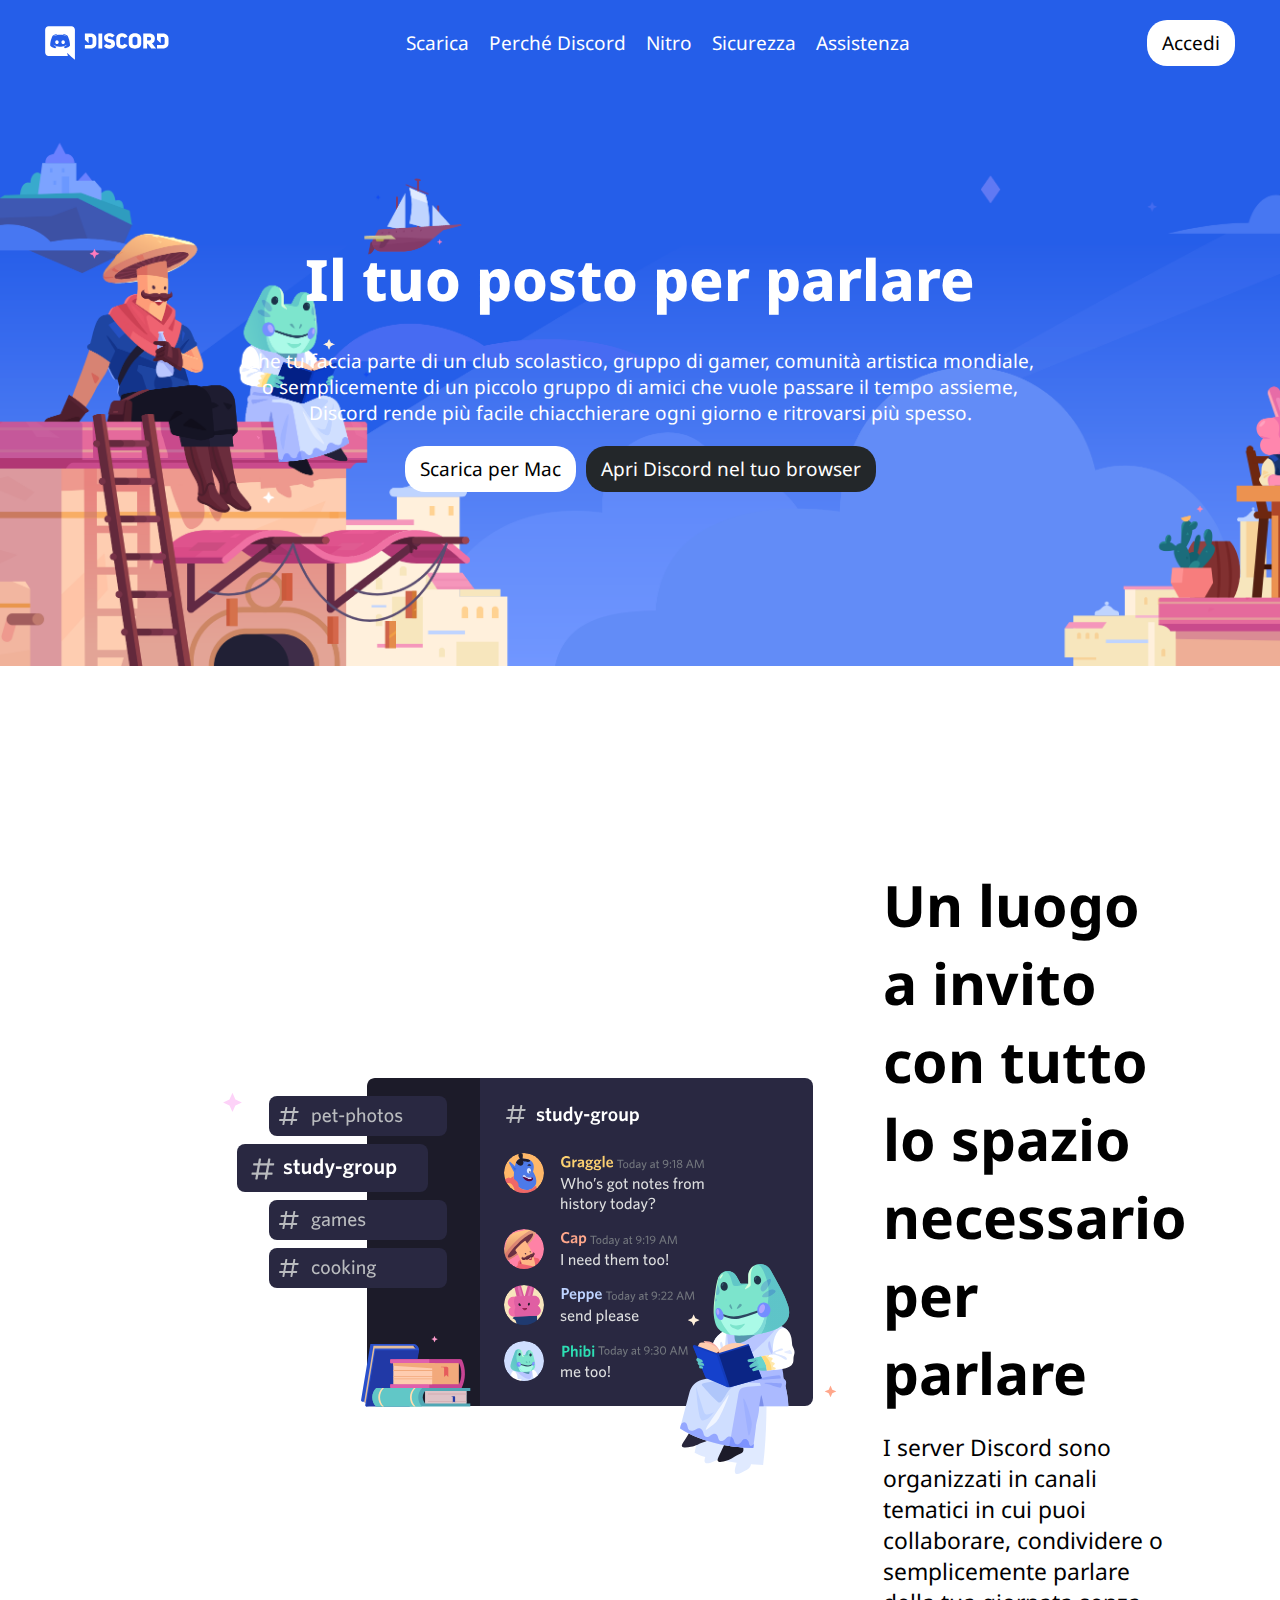
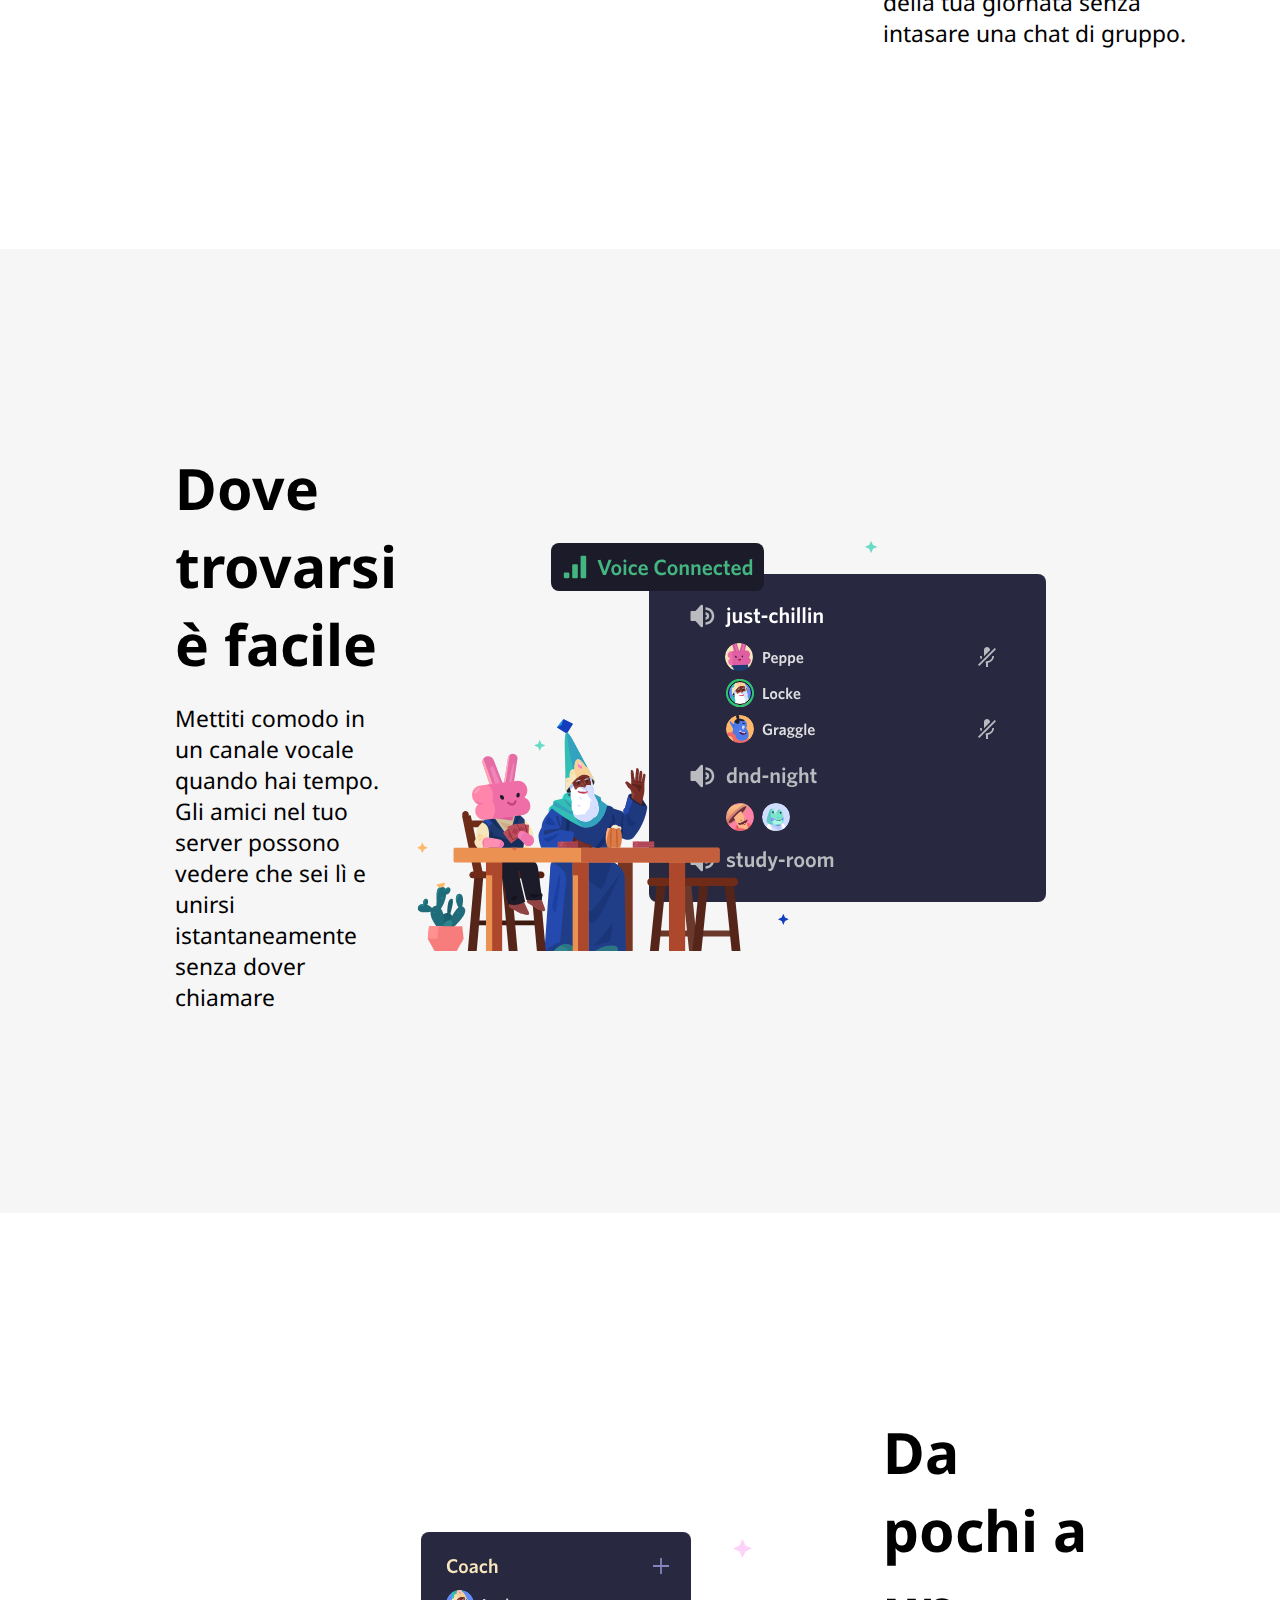
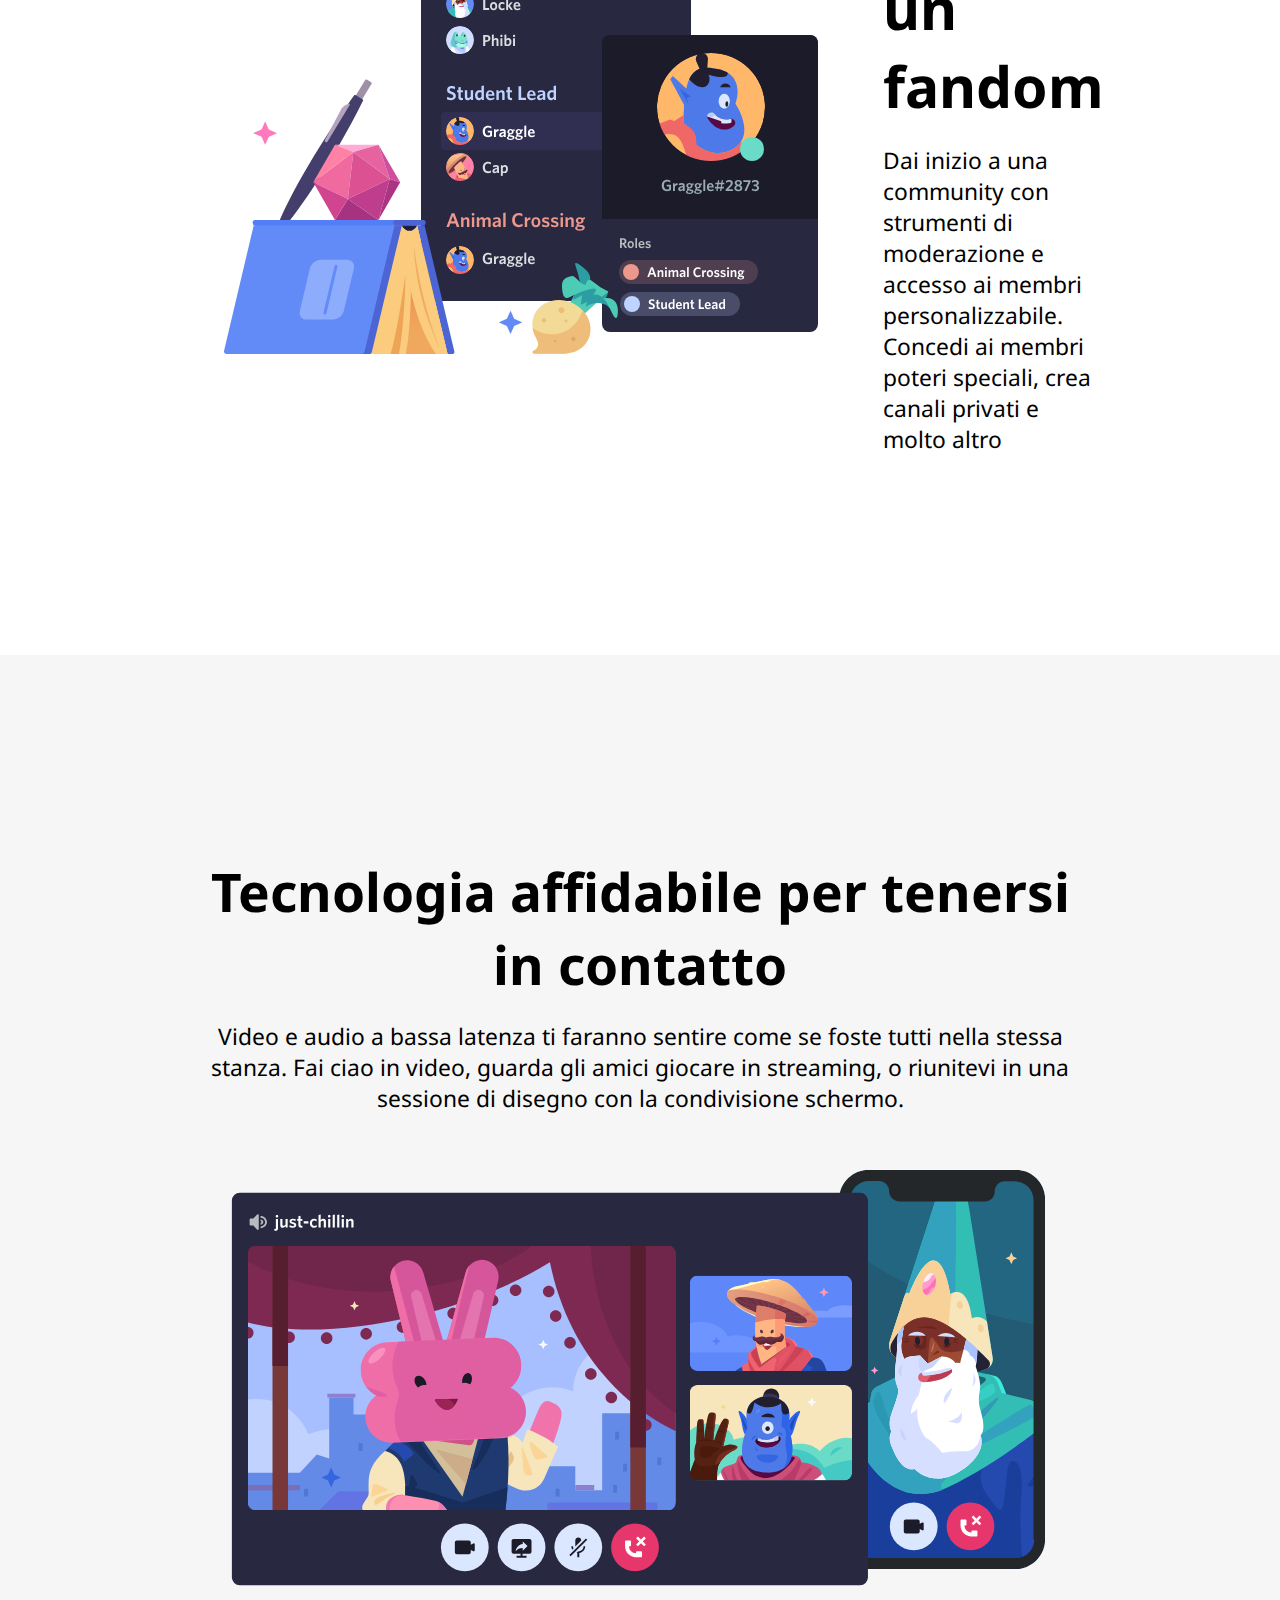
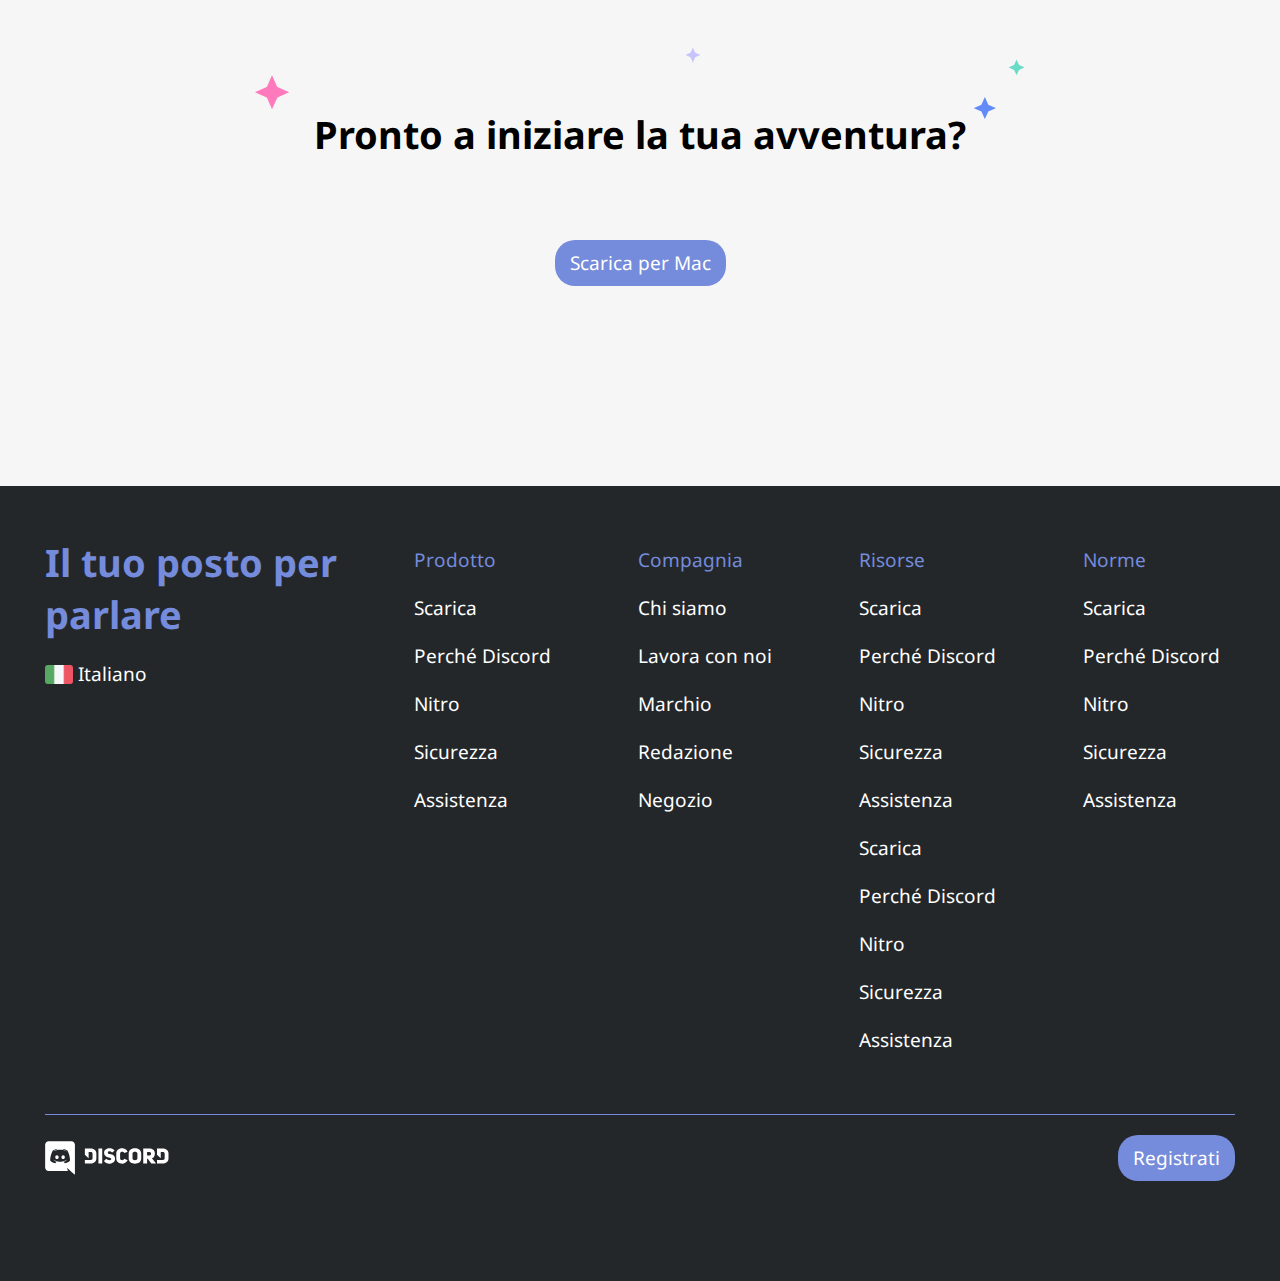
==== index.html @ 4e950aef "completed last main section" ====
<!DOCTYPE html>
<html lang="en">
<head>
    <meta charset="UTF-8">
    <meta name="viewport" content="width=device-width, initial-scale=1.0">
    <link rel="preconnect" href="https://fonts.googleapis.com">
    <link rel="preconnect" href="https://fonts.gstatic.com" crossorigin>
    <link rel="stylesheet" href="https://cdnjs.cloudflare.com/ajax/libs/font-awesome/6.4.2/css/all.min.css" integrity="sha512-z3gLpd7yknf1YoNbCzqRKc4qyor8gaKU1qmn+CShxbuBusANI9QpRohGBreCFkKxLhei6S9CQXFEbbKuqLg0DA==" crossorigin="anonymous" referrerpolicy="no-referrer" />
    <link href="https://fonts.googleapis.com/css2?family=Noto+Sans:wght@400;500;600;700;800;900&display=swap" rel="stylesheet">
    <link rel="stylesheet" href="css/style.css">
    <title>Discord</title>
</head>

<body>
    <header>
        <nav class="container d-flex" id="nav">
            <img src="img/logo.svg" alt="Logo Discord">
            <ul class="d-flex">
                <li><a href="">Scarica</a></li>
                <li><a href="">Perché Discord</a></li>
                <li><a href="">Nitro</a></li>
                <li><a href="">Sicurezza</a></li>
                <li><a href="">Assistenza</a></li>
            </ul>
            <a href="" class="button">Accedi</a>
        </nav>

        <div id="hero">
            <div class="container d-flex f-center">
                <h1>
                    Il tuo posto per parlare
                </h1>
                <p>
                    Che tu faccia parte di un club scolastico, gruppo di gamer, comunità artistica mondiale, o semplicemente di un piccolo gruppo di amici che vuole passare il tempo assieme, Discord rende più facile chiacchierare ogni giorno e ritrovarsi più spesso.
                </p>
                <a href="" class="button"><i class="fa-solid fa-arrow-down"></i> Scarica per Mac</a>
                <a href="" class="button black-btn">Apri Discord nel tuo browser</a>

            </div>
        </div>
    </header>

    <main>
        <section>
            <div class="container d-flex">
                <img src="img/item1.svg" alt="Discord screen 1">
                <div>
                    <h2>
                        Un luogo a invito con tutto lo spazio necessario per parlare
                    </h2>
                    <p>
                        I server Discord sono organizzati in canali tematici in cui puoi collaborare, condividere o semplicemente parlare della tua giornata senza intasare una chat di gruppo. 
                    </p>
                </div>
            </div>
        </section>

        <section class="even">
            <div class="container d-flex f-reverse">
                <img src="img/item2.svg" alt="Discord screen 2">
                <div>
                    <h2>
                        Dove trovarsi è facile
                    </h2>
                    <p>
                        Mettiti comodo in un canale vocale quando hai tempo. Gli amici nel tuo server possono vedere che sei lì e unirsi istantaneamente senza dover chiamare
                    </p>
                </div>
            </div>
        </section>

        <section>
            <div class="container d-flex">
                <img src="img/item3.svg" alt="Discord screen 3">
                <div>
                    <h2>
                        Da pochi a un fandom
                    </h2>
                    <p>
                        Dai inizio a una community con strumenti di moderazione e accesso ai membri personalizzabile. Concedi ai membri poteri speciali, crea canali privati e molto altro
                    </p>
                </div>
            </div>
        </section>

        <section class="even last-section">
            <div class="container">
                <h2>
                    Tecnologia affidabile per tenersi in contatto
                </h2>
                <p>
                    Video e audio a bassa latenza ti faranno sentire come se foste tutti nella stessa stanza. Fai ciao in video, guarda gli amici giocare in streaming, o riunitevi in una sessione di disegno con la condivisione schermo.
                </p>
                <img src="img/item4-big.svg" alt="Discord screen 4">           
                <h3 class="stars-title">
                    Pronto a iniziare la tua avventura?
                </h3>
                <br>
                <a href="" class="button accessory-btn"><i class="fa-solid fa-arrow-down"></i> Scarica per Mac</a>
            </div>
        </section>
    </main>

    <footer>
        <div class="container">
            <div class="d-flex foot-top">
                <div>
                    <h3 class="accessory-color">Il tuo posto per parlare</h3>
                    <img src="img/ita.png" alt="Bandiera italiana" class="language">
                    <span class="language">Italiano <i class="fa-solid fa-chevron-down"></i></span>
                    <aside><a href=""><i class="fa-brands fa-twitter"></i> <i class="fa-brands fa-instagram"></i> <i class="fa-brands fa-square-facebook"></i> <i class="fa-brands fa-youtube"></i></a></aside>
                </div>
                <ul>
                    <li><a class="accessory-color" href="">Prodotto</a></li>
                    <li><a href="">Scarica</a></li>
                    <li><a href="">Perché Discord</a></li>
                    <li><a href="">Nitro</a></li>
                    <li><a href="">Sicurezza</a></li>
                    <li><a href="">Assistenza</a></li>
                </ul>
                <ul>
                    <li><a class="accessory-color" href="">Compagnia</a></li>
                    <li><a href="">Chi siamo</a></li>
                    <li><a href="">Lavora con noi</a></li>
                    <li><a href="">Marchio</a></li>
                    <li><a href="">Redazione</a></li>
                    <li><a href="">Negozio</a></li>
                </ul>
                <ul>
                    <li><a class="accessory-color" href="">Risorse</a></li>
                    <li><a href="">Scarica</a></li>
                    <li><a href="">Perché Discord</a></li>
                    <li><a href="">Nitro</a></li>
                    <li><a href="">Sicurezza</a></li>
                    <li><a href="">Assistenza</a></li>
                    <li><a href="">Scarica</a></li>
                    <li><a href="">Perché Discord</a></li>
                    <li><a href="">Nitro</a></li>
                    <li><a href="">Sicurezza</a></li>
                    <li><a href="">Assistenza</a></li>
                </ul>
                <ul>
                    <li><a class="accessory-color" href="">Norme</a></li>
                    <li><a href="">Scarica</a></li>
                    <li><a href="">Perché Discord</a></li>
                    <li><a href="">Nitro</a></li>
                    <li><a href="">Sicurezza</a></li>
                    <li><a href="">Assistenza</a></li>
                </ul>
            </div>

            <div class="d-flex foot-bot">
                <img src="img/logo.svg" alt="Logo Discord">
                <a href="" class="button accessory-btn">Registrati</a>
            </div>
        </div>
    </footer>
</body>

</html>
---- css/style.css ----
/* general */

:root {
    --color-primary: #23272a;
    --color-secondary: #ffffff;
    --color-section-bg: #f6f6f6;
    --color-header-bg: #255ee9;
    --color-accesory: #758bdb;
}

*{
    margin: 0;
    padding: 0;
    box-sizing: border-box;
}

body{
    background-color: var(--color-secondary);
    font-family: 'Noto Sans', sans-serif;
    font-size: 19px;
}

.container{
    max-width: 1200px;
    margin: 0 auto;
    padding: 0 5px;
}

ul{
    list-style: none;
}

a{
    color: #ffffff;
    text-decoration: none;
    display: block;
    padding: 6px 10px;
}

.button{
    background-color: #ffffff;
    color: #000000;
    border-radius: 20px;
    padding: 10px 15px;
}

.accessory-color{
    color: var(--color-accesory);
}

/* flex utility */

.d-flex{
    display: flex;
    flex-flow: row wrap;
    justify-content: space-between;
    align-items: center;
    align-content: center;
}

.f-center{
    justify-content: center;  

}

.f-reverse{
    flex-direction: row-reverse;  

}

/* header */

header{
    background-color: var(--color-header-bg);
    color: #ffffff;
    text-align: center;
}

#nav{
    padding-top: 20px;
}

#hero{
    background-image: url("../img/jumbo.png");
    background-size: cover;
    background-repeat: no-repeat;
}

#hero .container{
    min-height: 600px;
    max-width: 800px;
}

h1{
    font-weight: 800;
    font-size: 3em;
    margin-bottom: 30px;
}

p + a{
    margin-top: 20px;
}

.black-btn{
    margin-top: 20px;
    margin-left: 10px;
    background-color: var(--color-primary);
    color: #ffffff;
}

/* main */

.even{
    background-color: var(--color-section-bg);
}

main section{
    padding: 200px;
}

main section .d-flex{
    flex-wrap: nowrap;
}

main section div h2{
    margin-bottom: 20px;
    font-size: 3em;
}

main section div p{
    font-size: 1.2em;
}

.last-section{
    text-align: center;
}

.last-section h2{
    font-size: 2.8em;
}

.last-section img{
    width: 100%;
}

.stars-title{
    padding: 60px;
    display: inline-block;
    background-image: url("../img/stars.svg");
    background-repeat: no-repeat;
    background-size: contain;
}

/* footer */

footer{
    background-color: var(--color-primary);
    color: #ffffff;
}

footer > div > div:first-child{
    border-bottom: 1px solid var(--color-accesory);
}

.foot-top{
    align-items: flex-start;
    padding: 50px 0 ;
}

.foot-top div{
    width: 25%;
}

h3{
    font-size: 2em;
    margin-bottom: 20px;
}

.language{
    height: 1em;
    vertical-align: middle;
}

aside i{
    margin: 20px 25px 0 0;
    font-size: 1.4em;
}

.foot-top ul li{
    padding: 5px;
}

.foot-bot{
    padding-top: 20px;
    padding-bottom: 100px;
}

.accessory-btn{
    background-color: var(--color-accesory);
    color: #ffffff;
    display: inline-block;
}
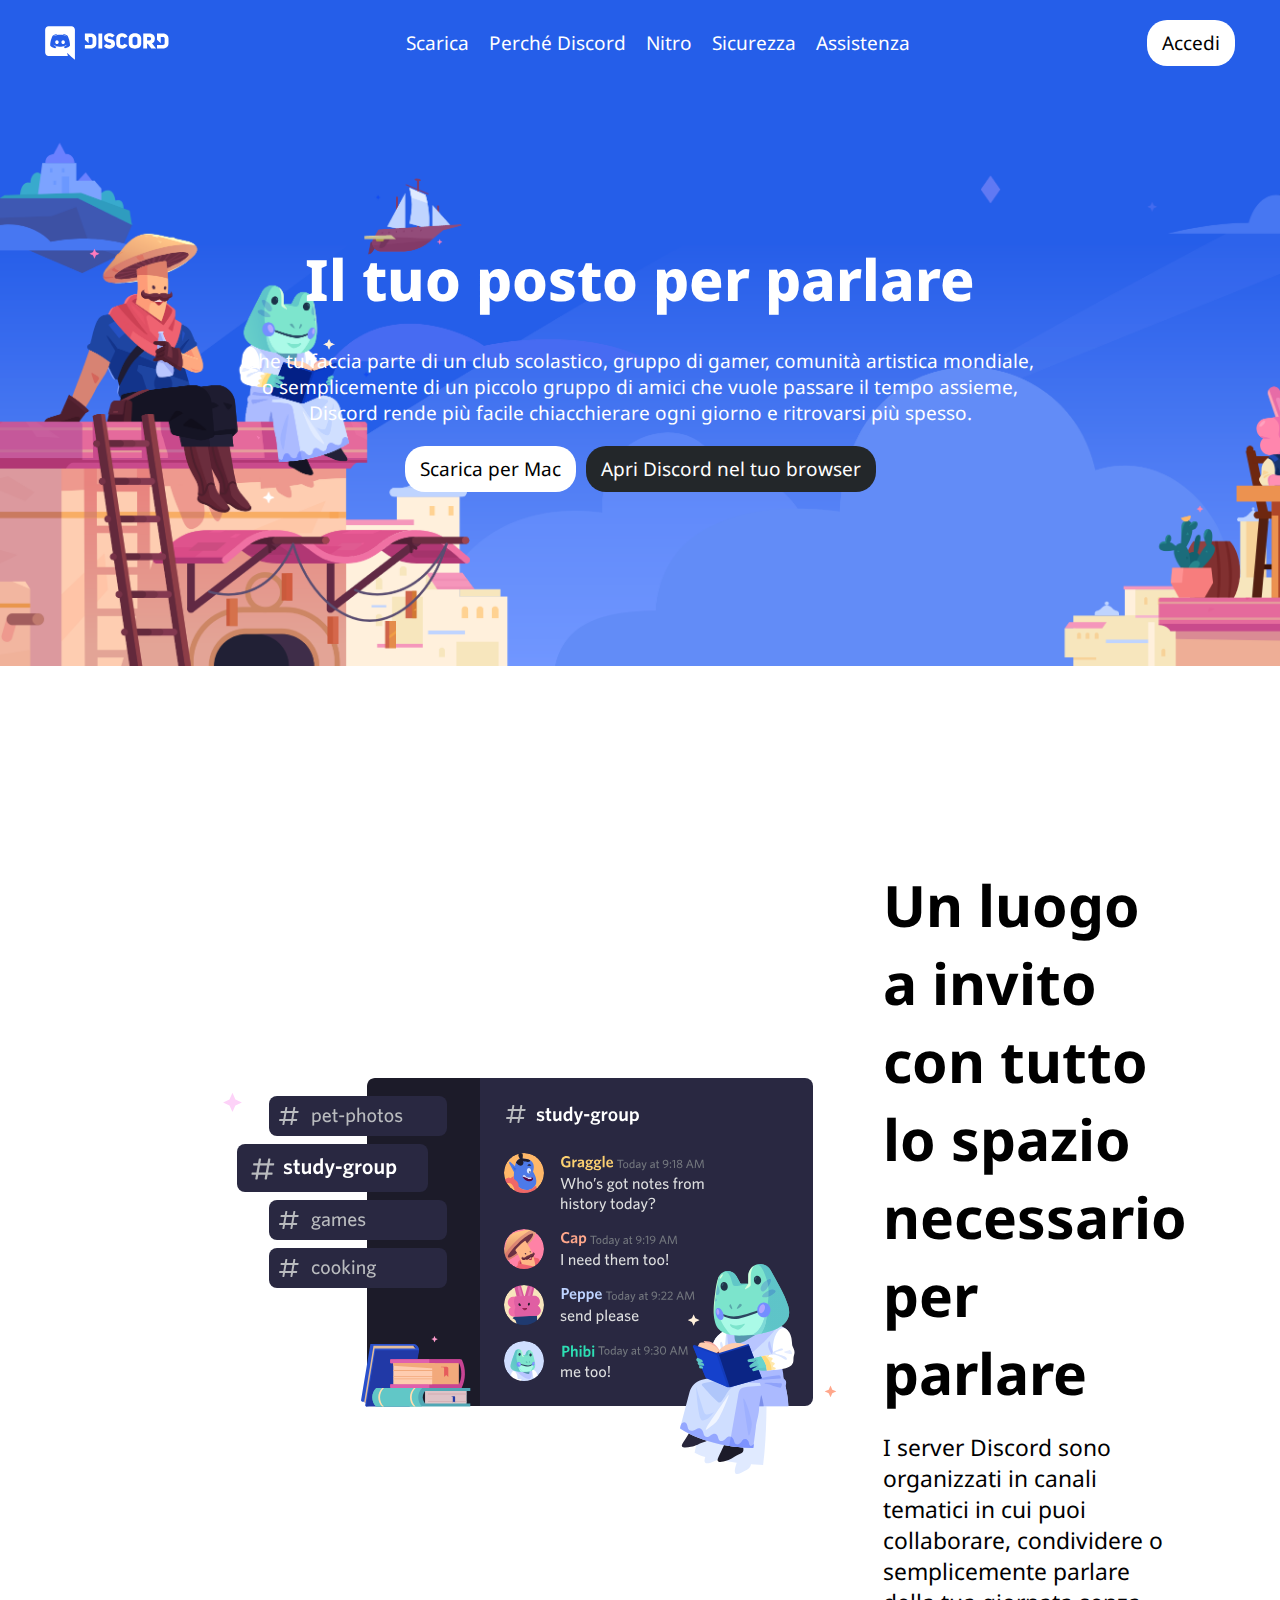
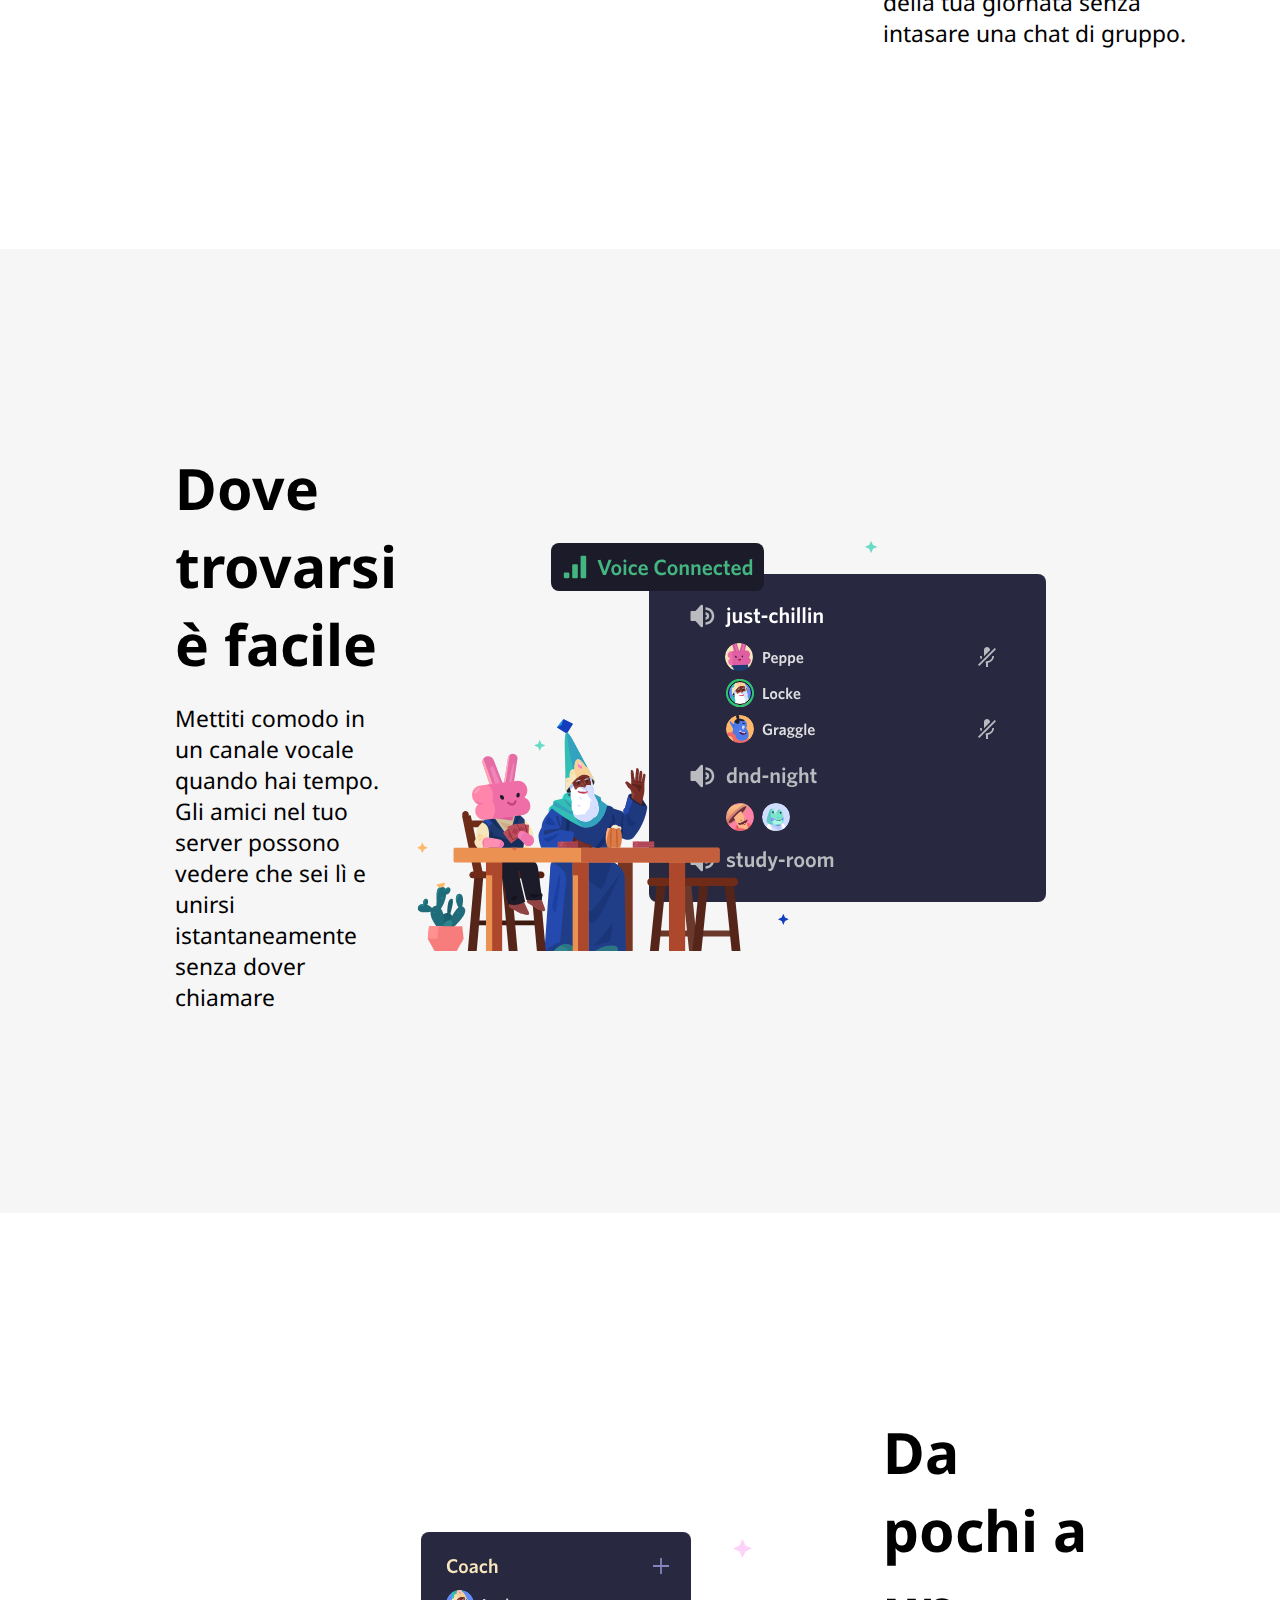
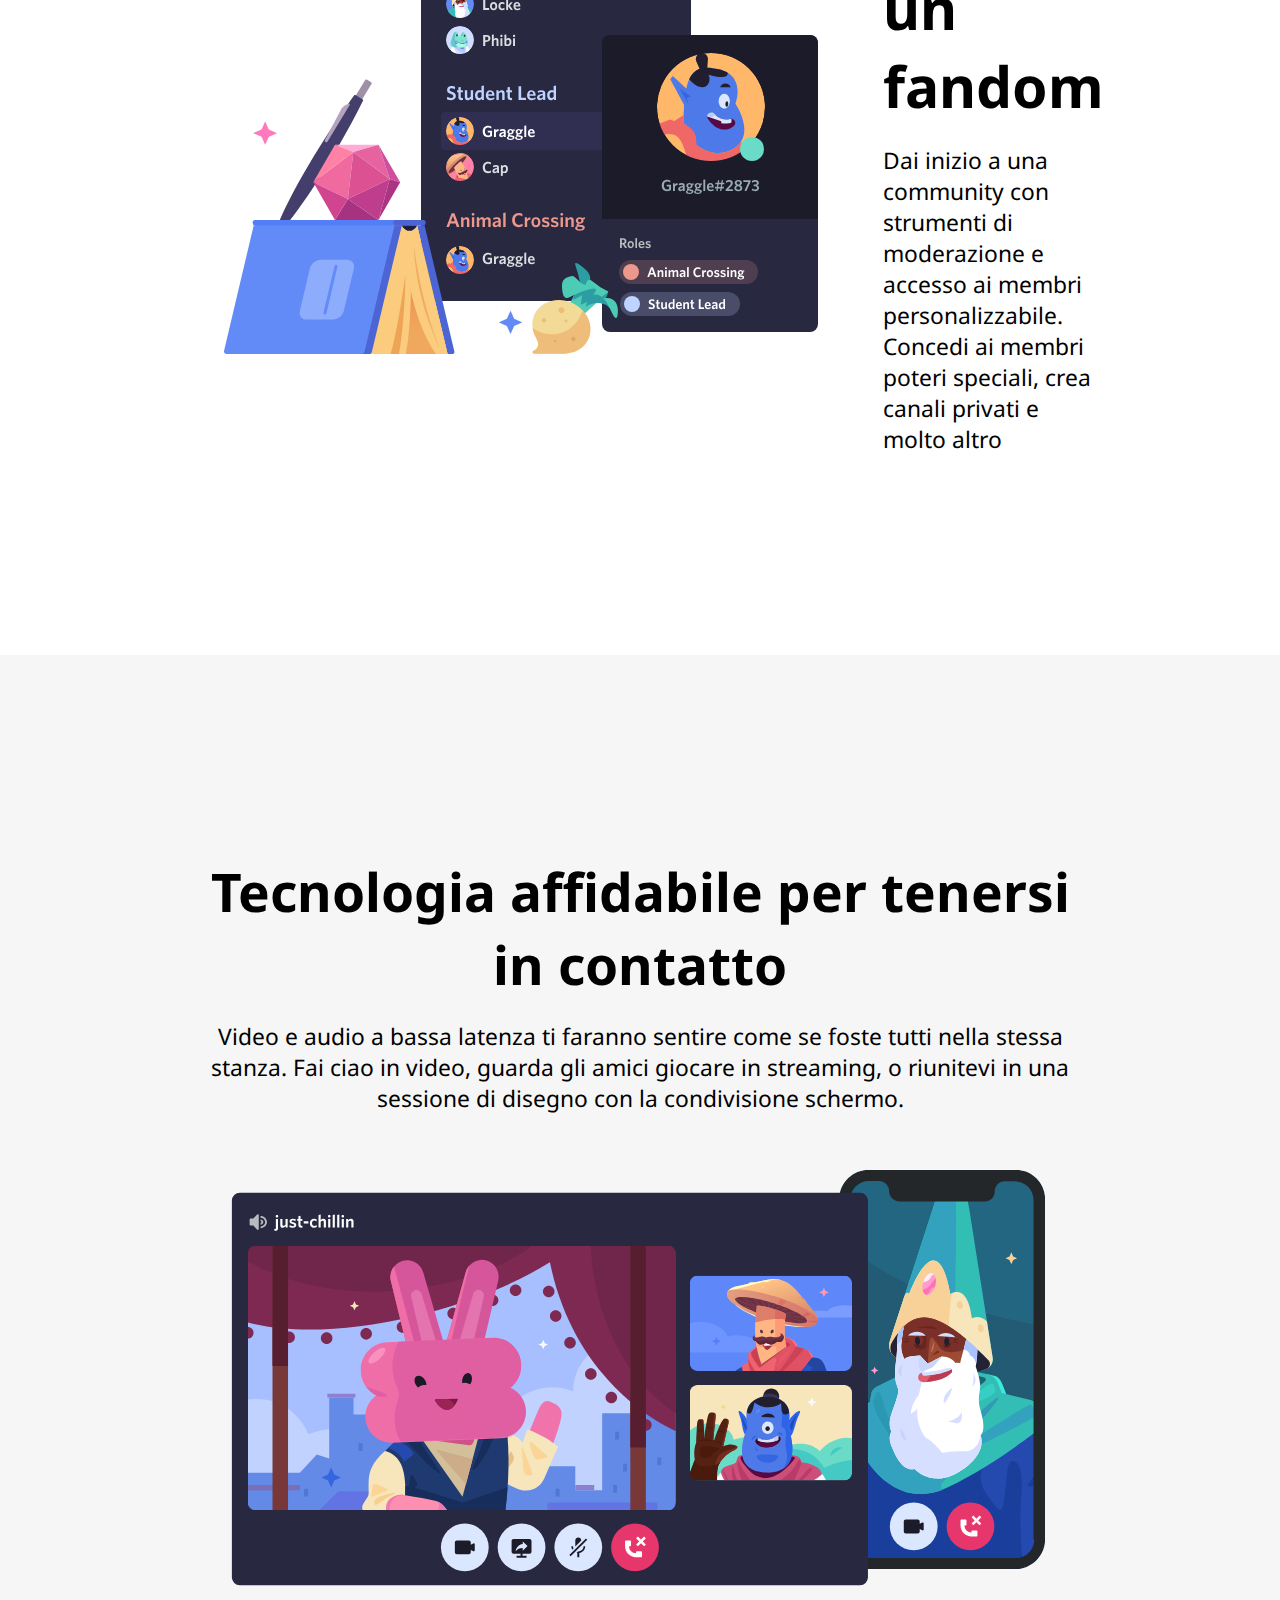
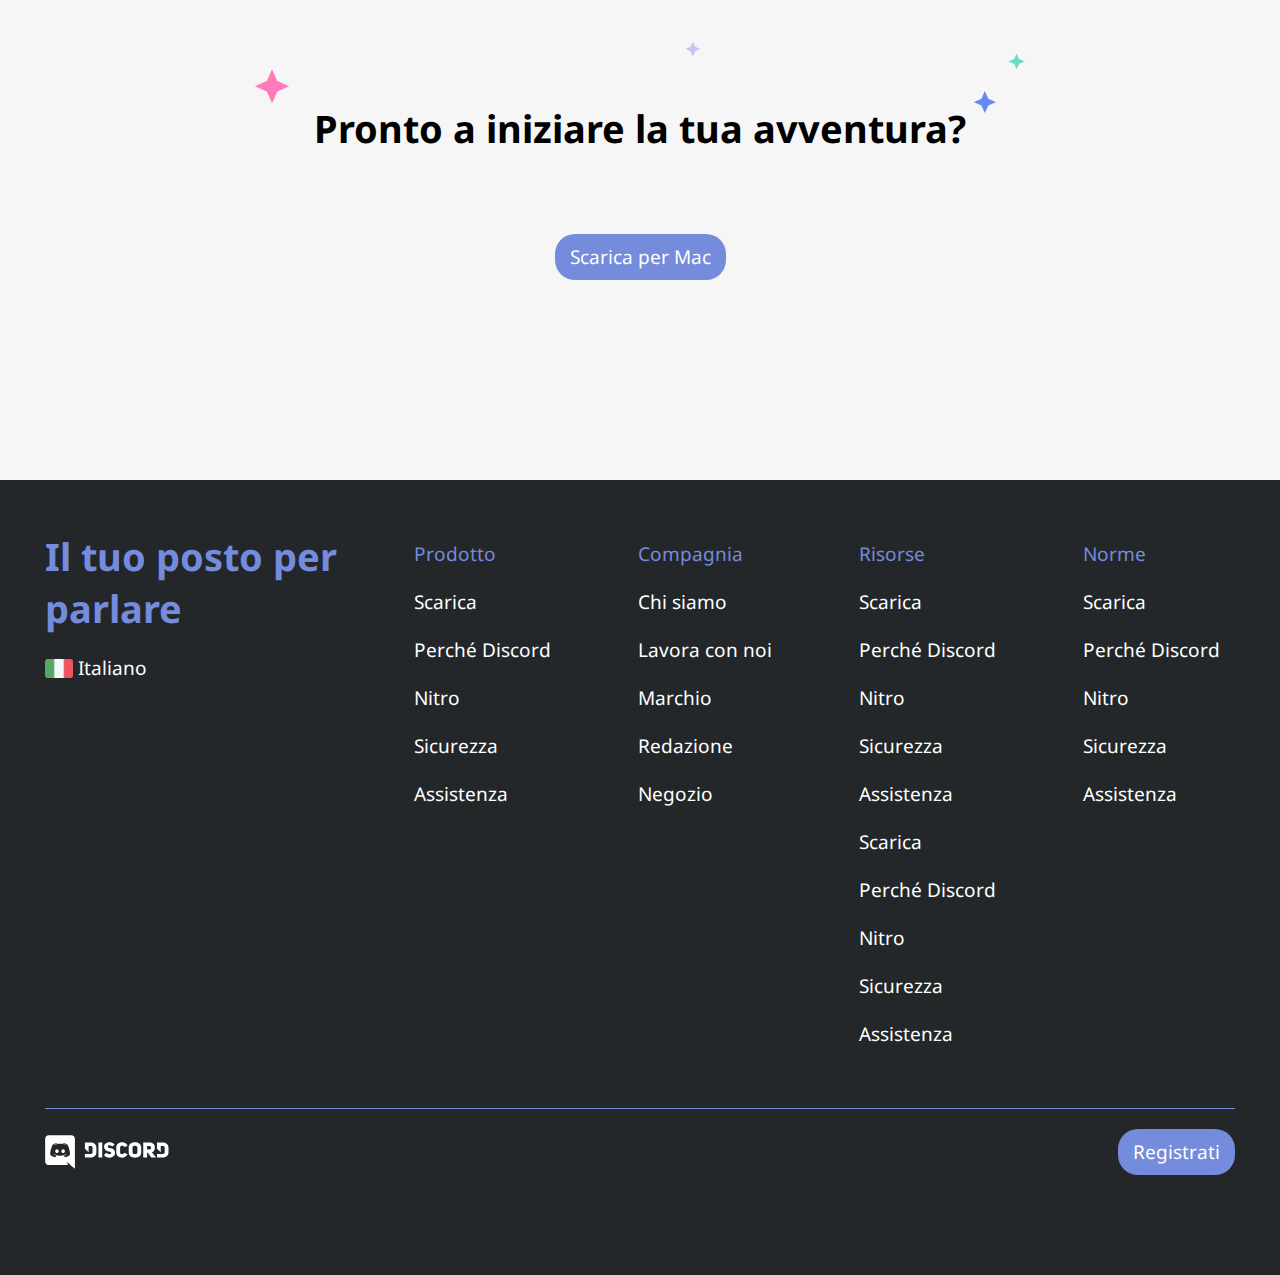
==== commit e814fea3: "some adjustment" ====
--- a/index.html
+++ b/index.html
@@ -54,7 +54,7 @@
                 </div>
             </div>
         </section>
-
+        
         <section class="even">
             <div class="container d-flex f-reverse">
                 <img src="img/item2.svg" alt="Discord screen 2">
@@ -84,7 +84,7 @@
         </section>
 
         <section class="even last-section">
-            <div class="container">
+            <div class="container d-flex">
                 <h2>
                     Tecnologia affidabile per tenersi in contatto
                 </h2>
@@ -95,7 +95,6 @@
                 <h3 class="stars-title">
                     Pronto a iniziare la tua avventura?
                 </h3>
-                <br>
                 <a href="" class="button accessory-btn"><i class="fa-solid fa-arrow-down"></i> Scarica per Mac</a>
             </div>
         </section>
--- a/css/style.css
+++ b/css/style.css
@@ -151,6 +151,10 @@
     background-size: contain;
 }
 
+.last-section .container{
+    flex-flow: column;
+}
+
 /* footer */
 
 footer{
@@ -198,5 +202,4 @@
 .accessory-btn{
     background-color: var(--color-accesory);
     color: #ffffff;
-    display: inline-block;
-}
+}
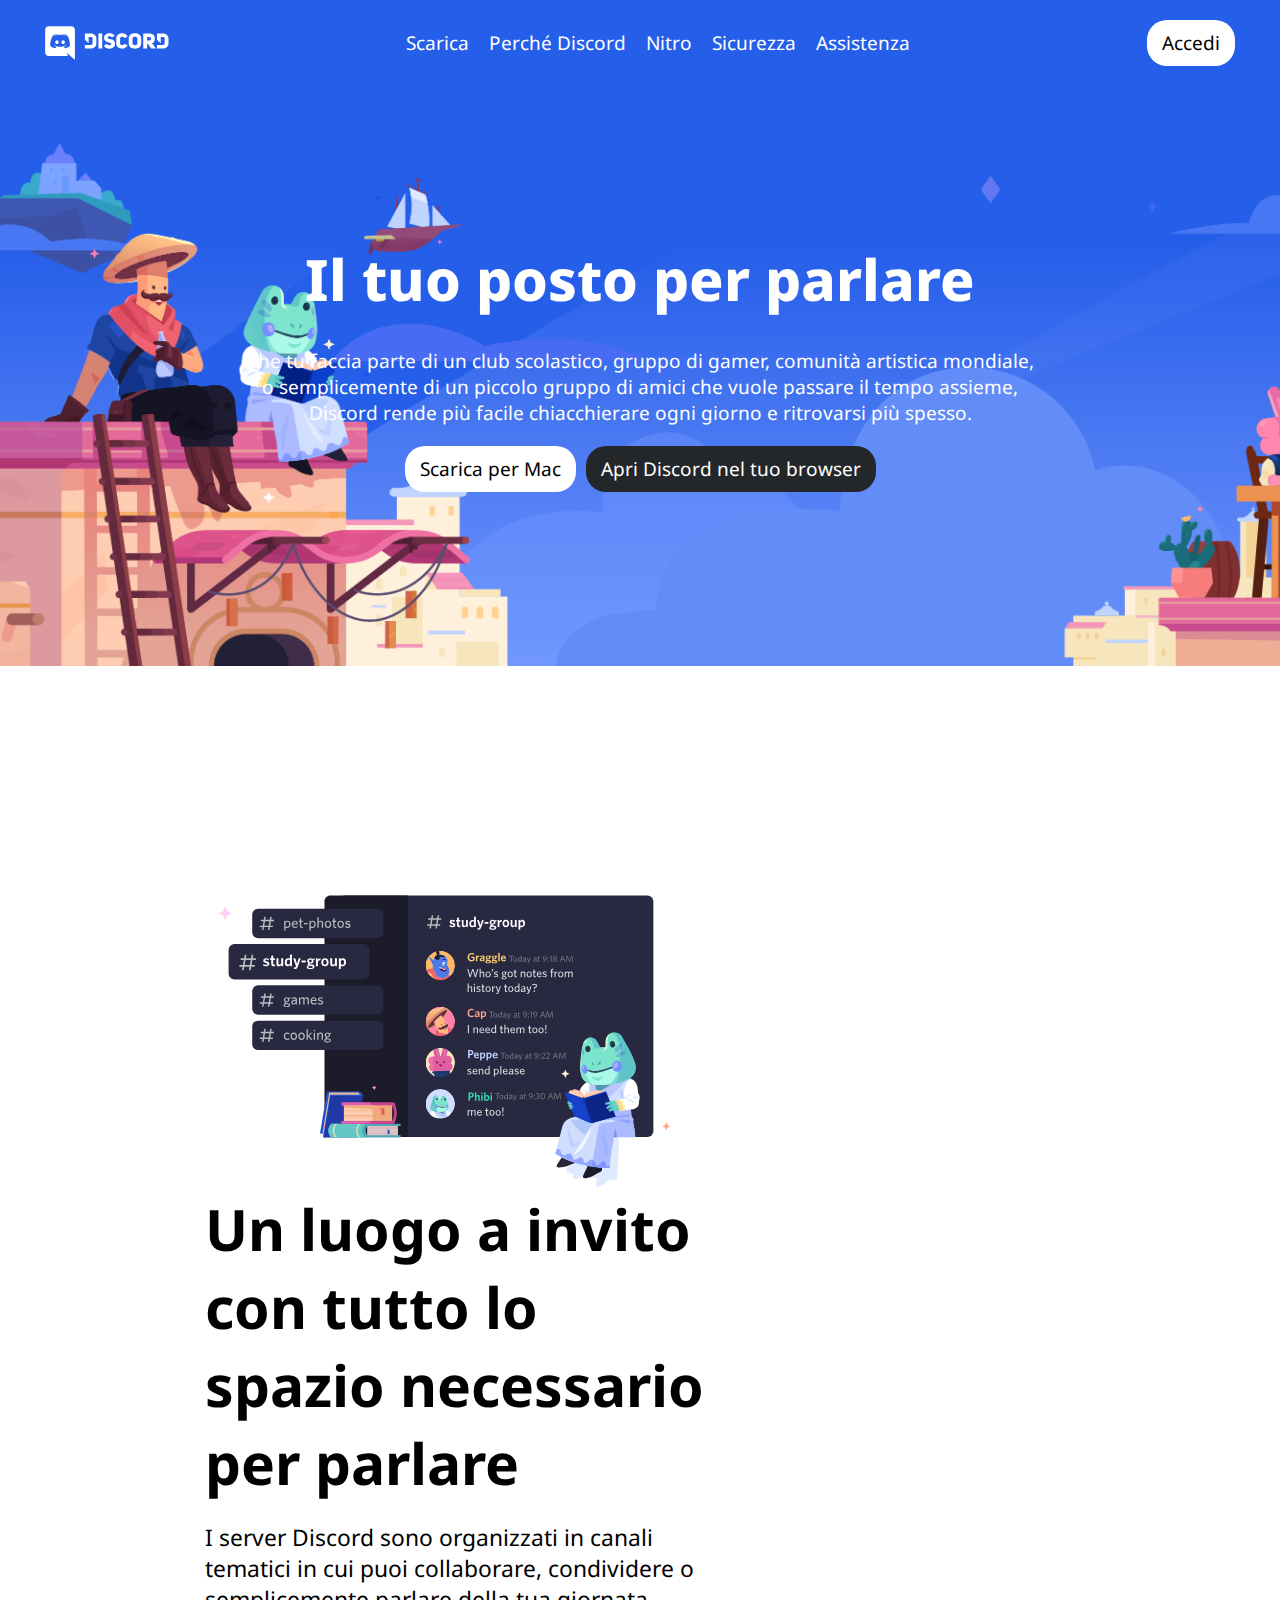
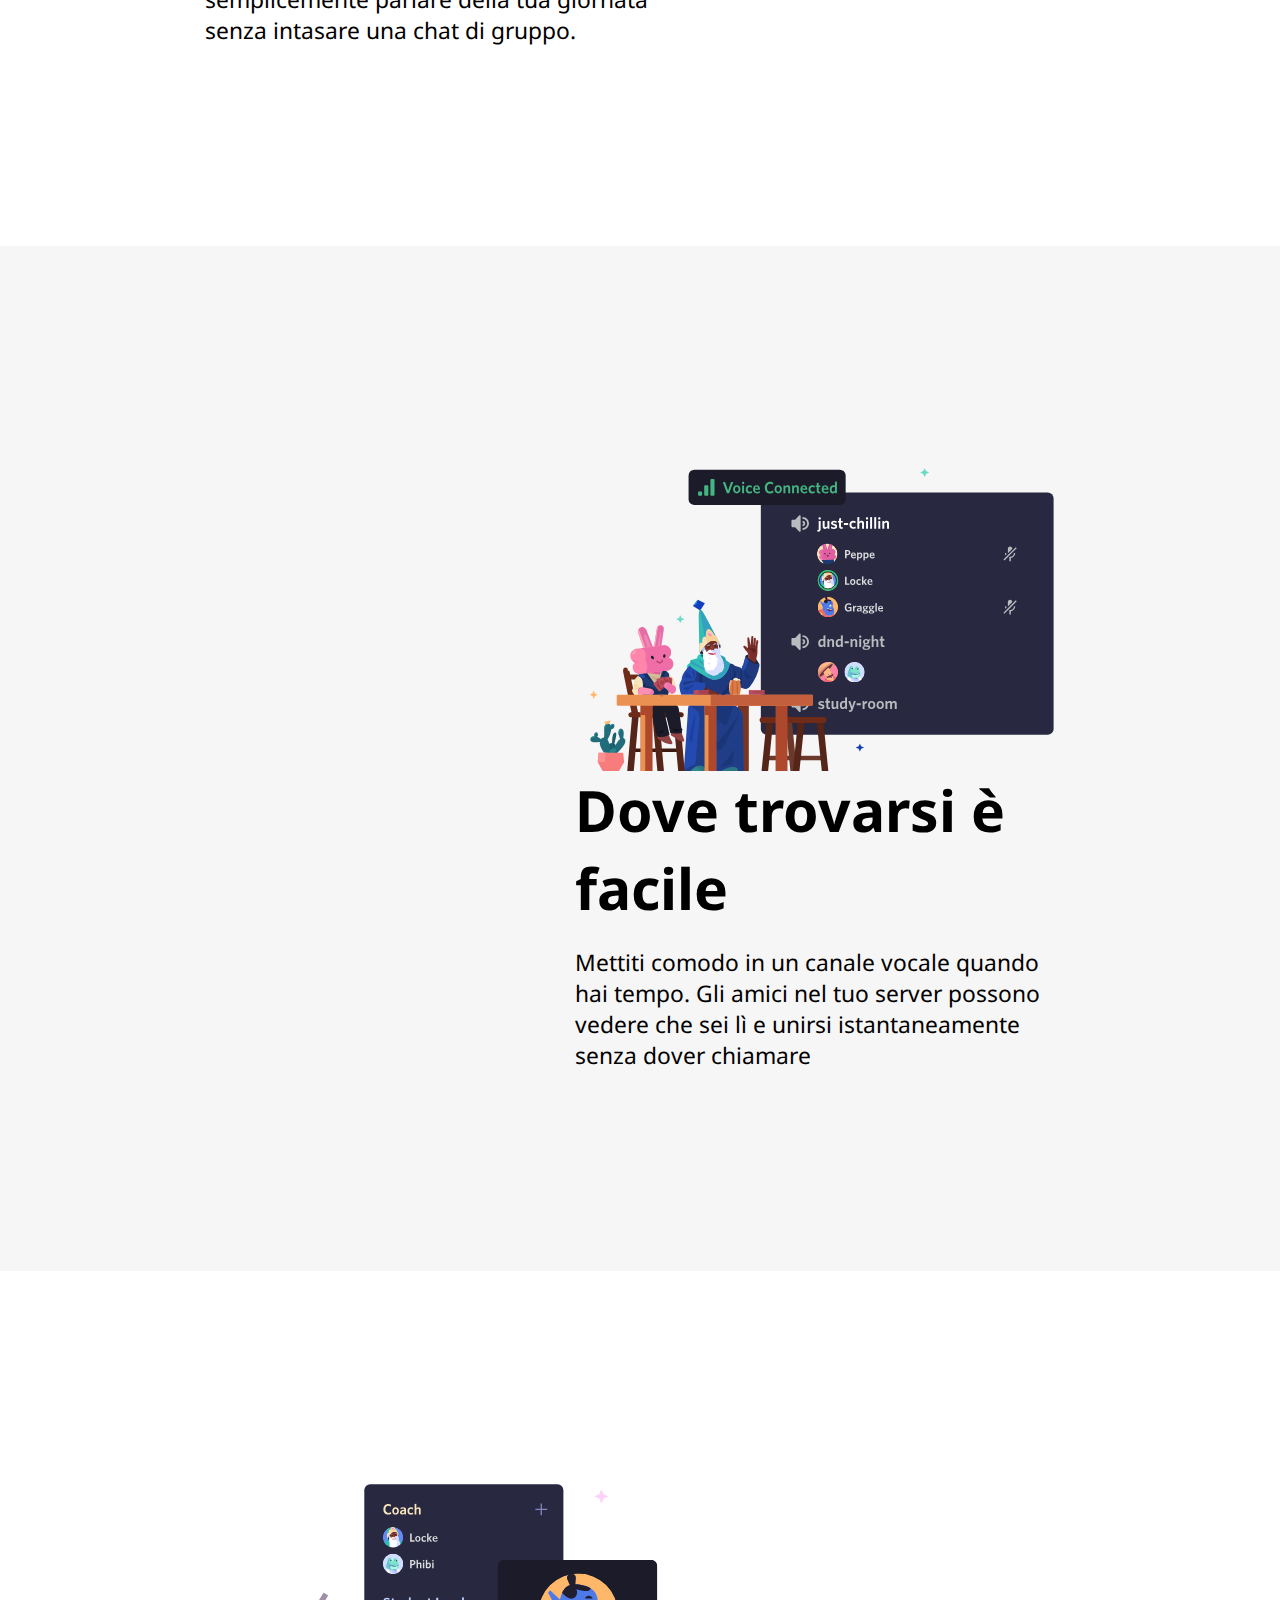
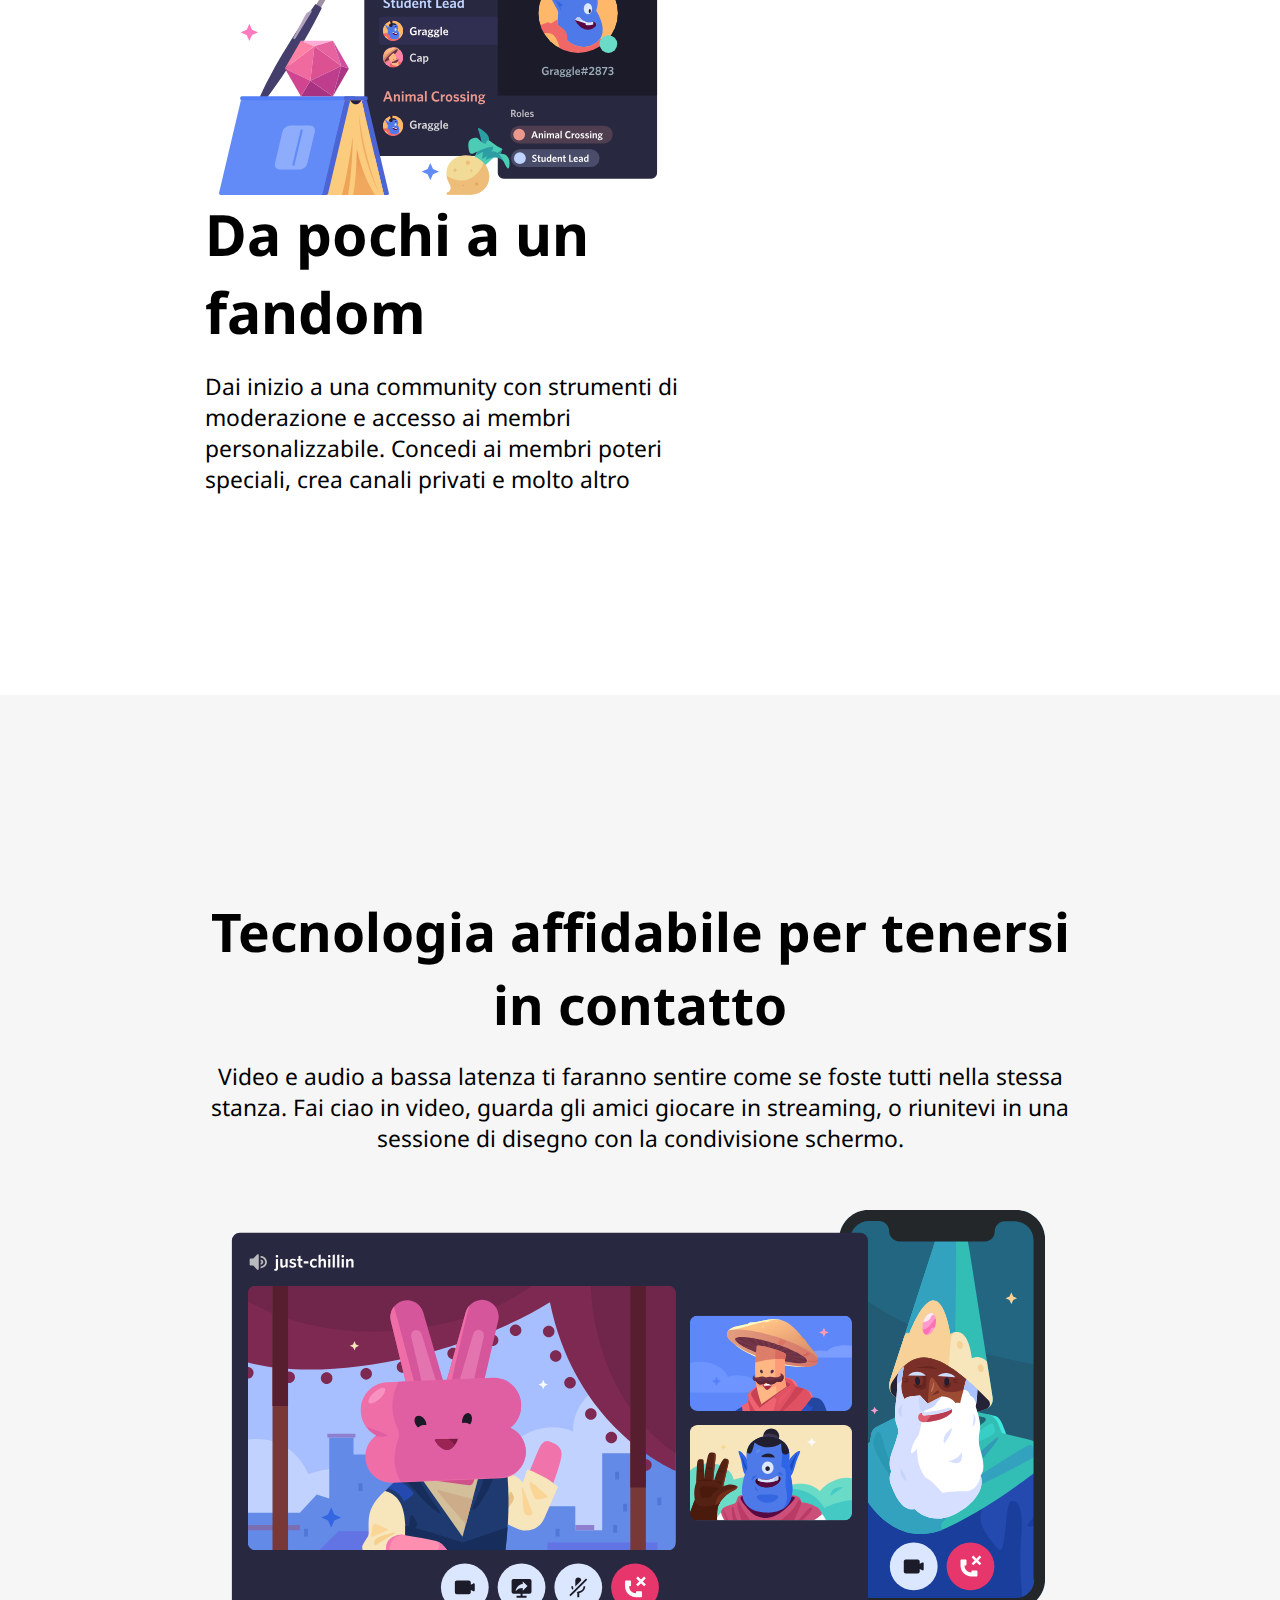
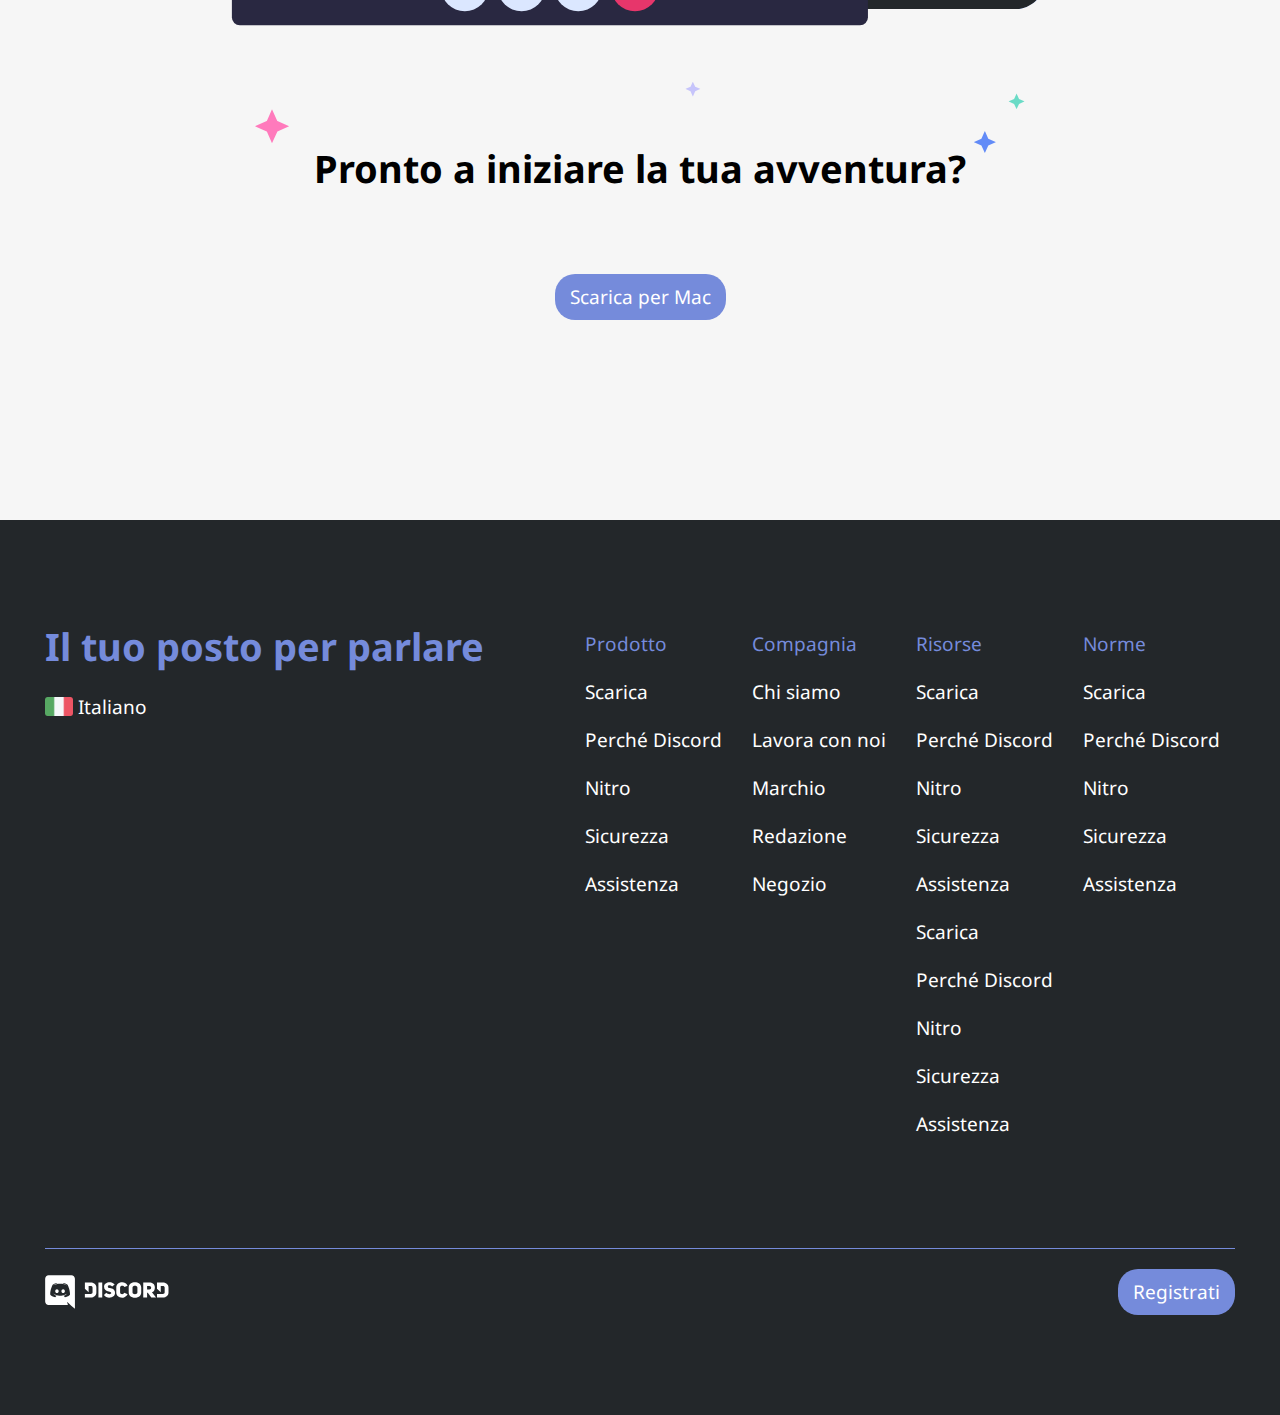
==== commit 7b9769cd: "updated sections" ====
--- a/index.html
+++ b/index.html
@@ -43,8 +43,8 @@
     <main>
         <section>
             <div class="container d-flex">
-                <img src="img/item1.svg" alt="Discord screen 1">
-                <div>
+                <img class="main-width" src="img/item1.svg" alt="Discord screen 1">
+                <div class="main-width">
                     <h2>
                         Un luogo a invito con tutto lo spazio necessario per parlare
                     </h2>
@@ -54,11 +54,11 @@
                 </div>
             </div>
         </section>
-        
+
         <section class="even">
             <div class="container d-flex f-reverse">
-                <img src="img/item2.svg" alt="Discord screen 2">
-                <div>
+                <img class="main-width" src="img/item2.svg" alt="Discord screen 2">
+                <div class="main-width">
                     <h2>
                         Dove trovarsi è facile
                     </h2>
@@ -71,8 +71,8 @@
 
         <section>
             <div class="container d-flex">
-                <img src="img/item3.svg" alt="Discord screen 3">
-                <div>
+                <img class="main-width" src="img/item3.svg" alt="Discord screen 3">
+                <div class="main-width">
                     <h2>
                         Da pochi a un fandom
                     </h2>
@@ -102,50 +102,52 @@
 
     <footer>
         <div class="container">
-            <div class="d-flex foot-top">
-                <div>
+            <div class="foot-top d-flex f-start">
+                <div class="f-start">
                     <h3 class="accessory-color">Il tuo posto per parlare</h3>
                     <img src="img/ita.png" alt="Bandiera italiana" class="language">
                     <span class="language">Italiano <i class="fa-solid fa-chevron-down"></i></span>
                     <aside><a href=""><i class="fa-brands fa-twitter"></i> <i class="fa-brands fa-instagram"></i> <i class="fa-brands fa-square-facebook"></i> <i class="fa-brands fa-youtube"></i></a></aside>
                 </div>
-                <ul>
-                    <li><a class="accessory-color" href="">Prodotto</a></li>
-                    <li><a href="">Scarica</a></li>
-                    <li><a href="">Perché Discord</a></li>
-                    <li><a href="">Nitro</a></li>
-                    <li><a href="">Sicurezza</a></li>
-                    <li><a href="">Assistenza</a></li>
-                </ul>
-                <ul>
-                    <li><a class="accessory-color" href="">Compagnia</a></li>
-                    <li><a href="">Chi siamo</a></li>
-                    <li><a href="">Lavora con noi</a></li>
-                    <li><a href="">Marchio</a></li>
-                    <li><a href="">Redazione</a></li>
-                    <li><a href="">Negozio</a></li>
-                </ul>
-                <ul>
-                    <li><a class="accessory-color" href="">Risorse</a></li>
-                    <li><a href="">Scarica</a></li>
-                    <li><a href="">Perché Discord</a></li>
-                    <li><a href="">Nitro</a></li>
-                    <li><a href="">Sicurezza</a></li>
-                    <li><a href="">Assistenza</a></li>
-                    <li><a href="">Scarica</a></li>
-                    <li><a href="">Perché Discord</a></li>
-                    <li><a href="">Nitro</a></li>
-                    <li><a href="">Sicurezza</a></li>
-                    <li><a href="">Assistenza</a></li>
-                </ul>
-                <ul>
-                    <li><a class="accessory-color" href="">Norme</a></li>
-                    <li><a href="">Scarica</a></li>
-                    <li><a href="">Perché Discord</a></li>
-                    <li><a href="">Nitro</a></li>
-                    <li><a href="">Sicurezza</a></li>
-                    <li><a href="">Assistenza</a></li>
-                </ul>
+                <div class="d-flex f-start">
+                    <ul>
+                        <li><a class="accessory-color" href="">Prodotto</a></li>
+                        <li><a href="">Scarica</a></li>
+                        <li><a href="">Perché Discord</a></li>
+                        <li><a href="">Nitro</a></li>
+                        <li><a href="">Sicurezza</a></li>
+                        <li><a href="">Assistenza</a></li>
+                    </ul>
+                    <ul>
+                        <li><a class="accessory-color" href="">Compagnia</a></li>
+                        <li><a href="">Chi siamo</a></li>
+                        <li><a href="">Lavora con noi</a></li>
+                        <li><a href="">Marchio</a></li>
+                        <li><a href="">Redazione</a></li>
+                        <li><a href="">Negozio</a></li>
+                    </ul>
+                    <ul>
+                        <li><a class="accessory-color" href="">Risorse</a></li>
+                        <li><a href="">Scarica</a></li>
+                        <li><a href="">Perché Discord</a></li>
+                        <li><a href="">Nitro</a></li>
+                        <li><a href="">Sicurezza</a></li>
+                        <li><a href="">Assistenza</a></li>
+                        <li><a href="">Scarica</a></li>
+                        <li><a href="">Perché Discord</a></li>
+                        <li><a href="">Nitro</a></li>
+                        <li><a href="">Sicurezza</a></li>
+                        <li><a href="">Assistenza</a></li>
+                    </ul>
+                    <ul>
+                        <li><a class="accessory-color" href="">Norme</a></li>
+                        <li><a href="">Scarica</a></li>
+                        <li><a href="">Perché Discord</a></li>
+                        <li><a href="">Nitro</a></li>
+                        <li><a href="">Sicurezza</a></li>
+                        <li><a href="">Assistenza</a></li>
+                    </ul>
+                </div>
             </div>
 
             <div class="d-flex foot-bot">
--- a/css/style.css
+++ b/css/style.css
@@ -65,7 +65,6 @@
 
 .f-reverse{
     flex-direction: row-reverse;  
-
 }
 
 /* header */
@@ -108,6 +107,10 @@
     color: #ffffff;
 }
 
+a:hover{
+    text-decoration: underline;
+}
+
 /* main */
 
 .even{
@@ -118,8 +121,9 @@
     padding: 200px;
 }
 
-main section .d-flex{
-    flex-wrap: nowrap;
+.main-width{
+    min-width: 500px;
+    width: 50%;
 }
 
 main section div h2{
@@ -166,13 +170,9 @@
     border-bottom: 1px solid var(--color-accesory);
 }
 
-.foot-top{
+.f-start{
     align-items: flex-start;
     padding: 50px 0 ;
-}
-
-.foot-top div{
-    width: 25%;
 }
 
 h3{
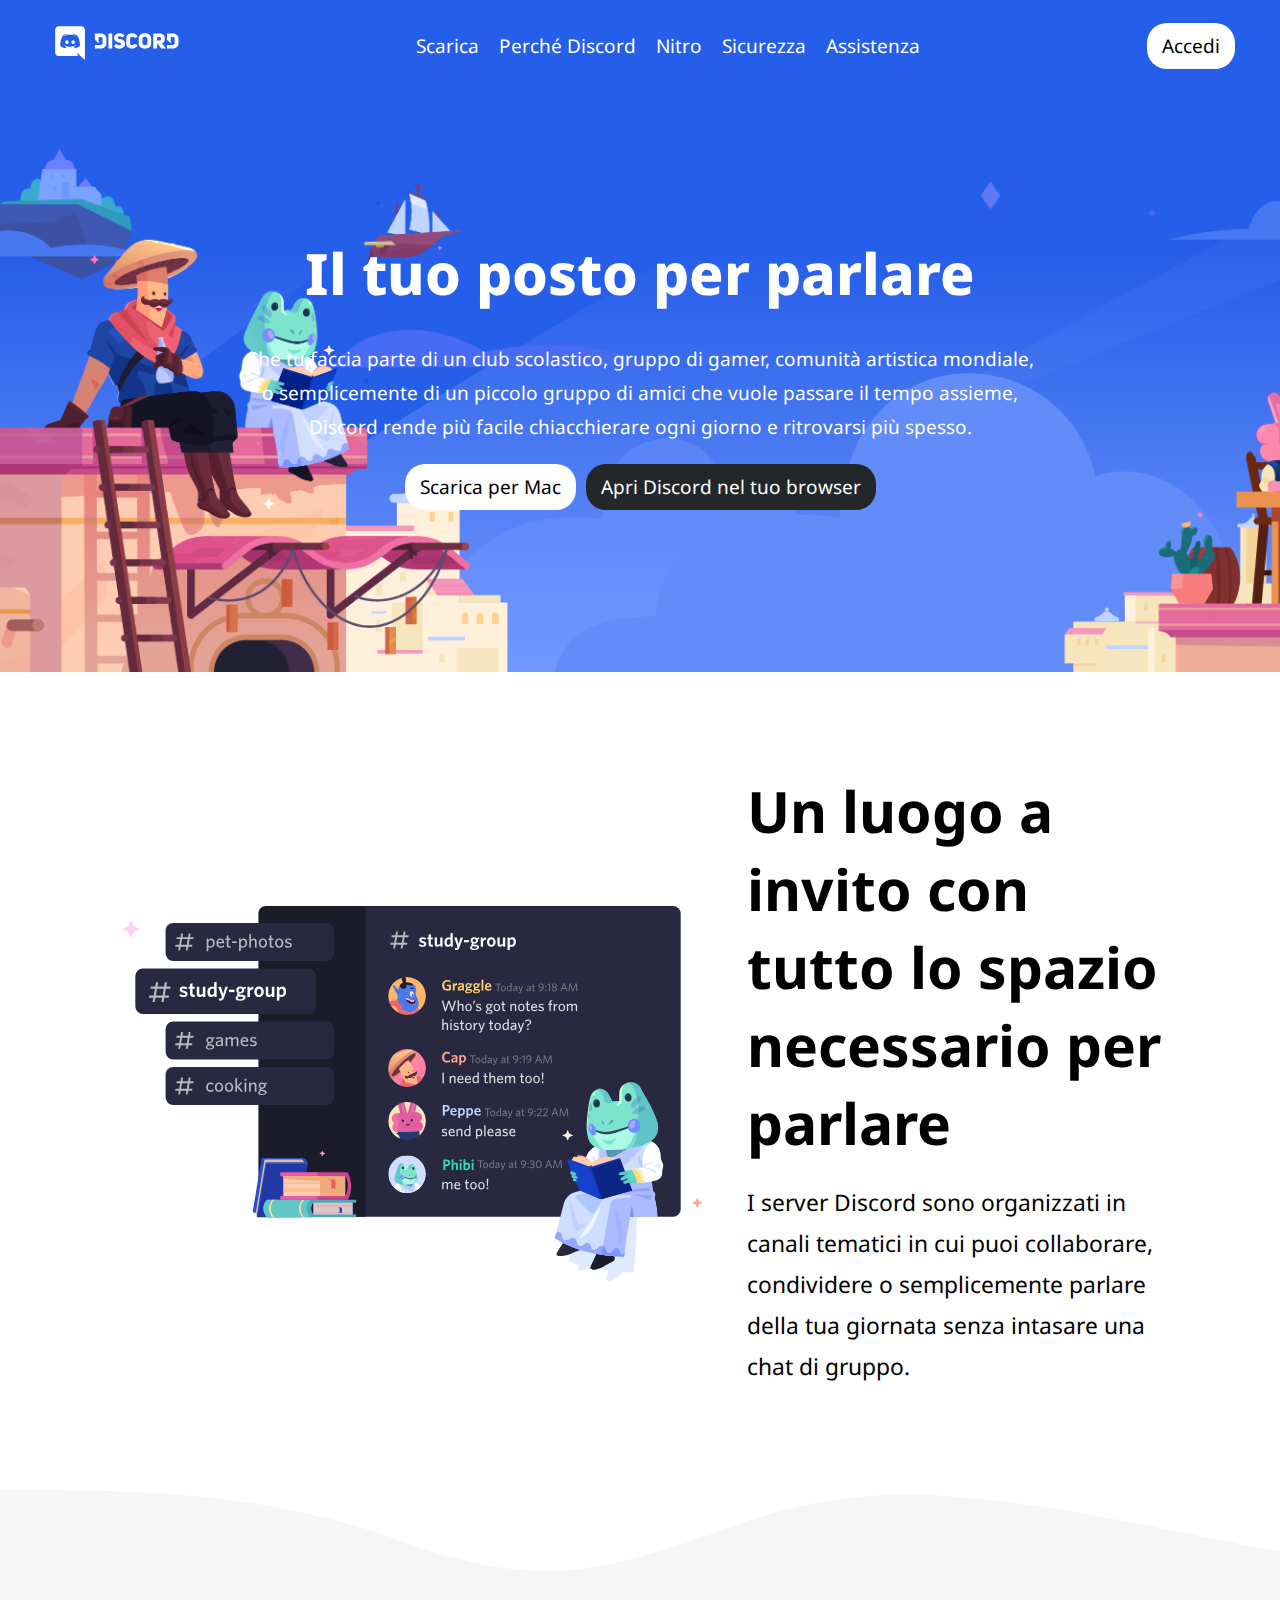
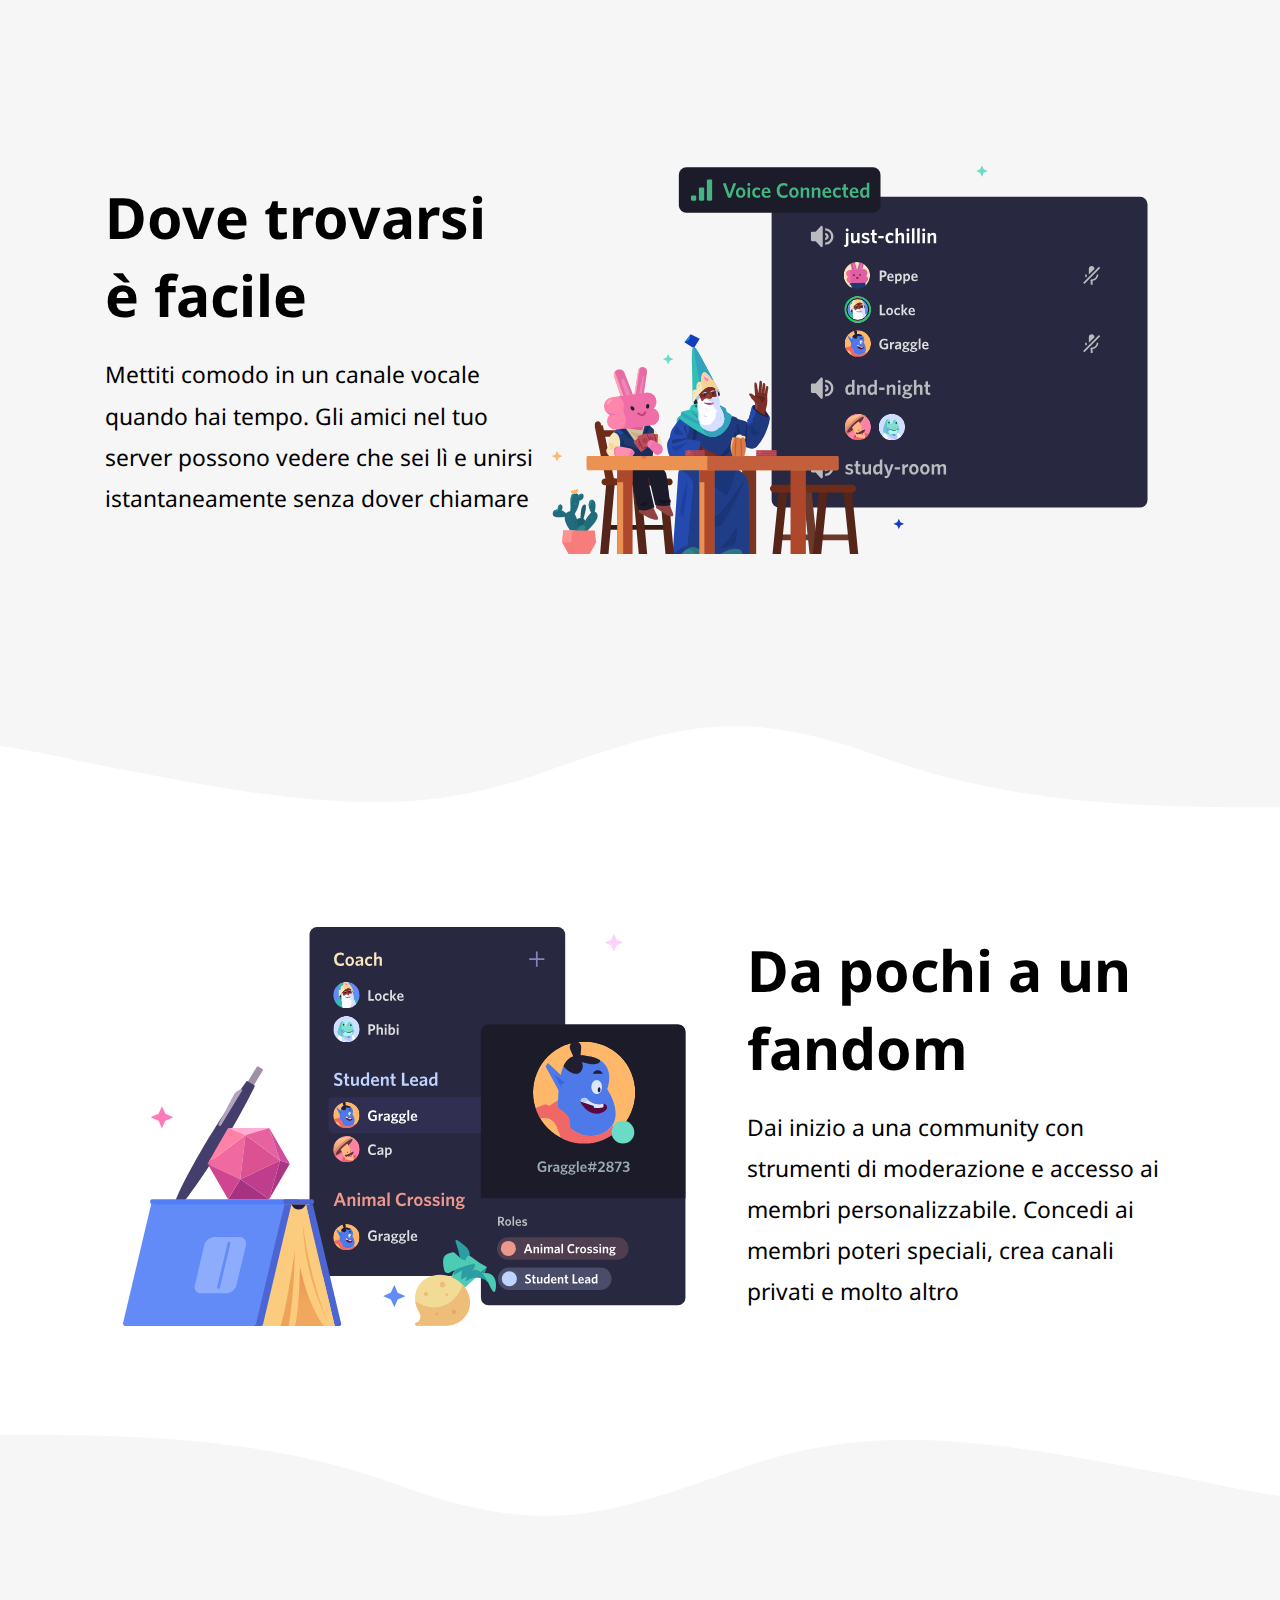
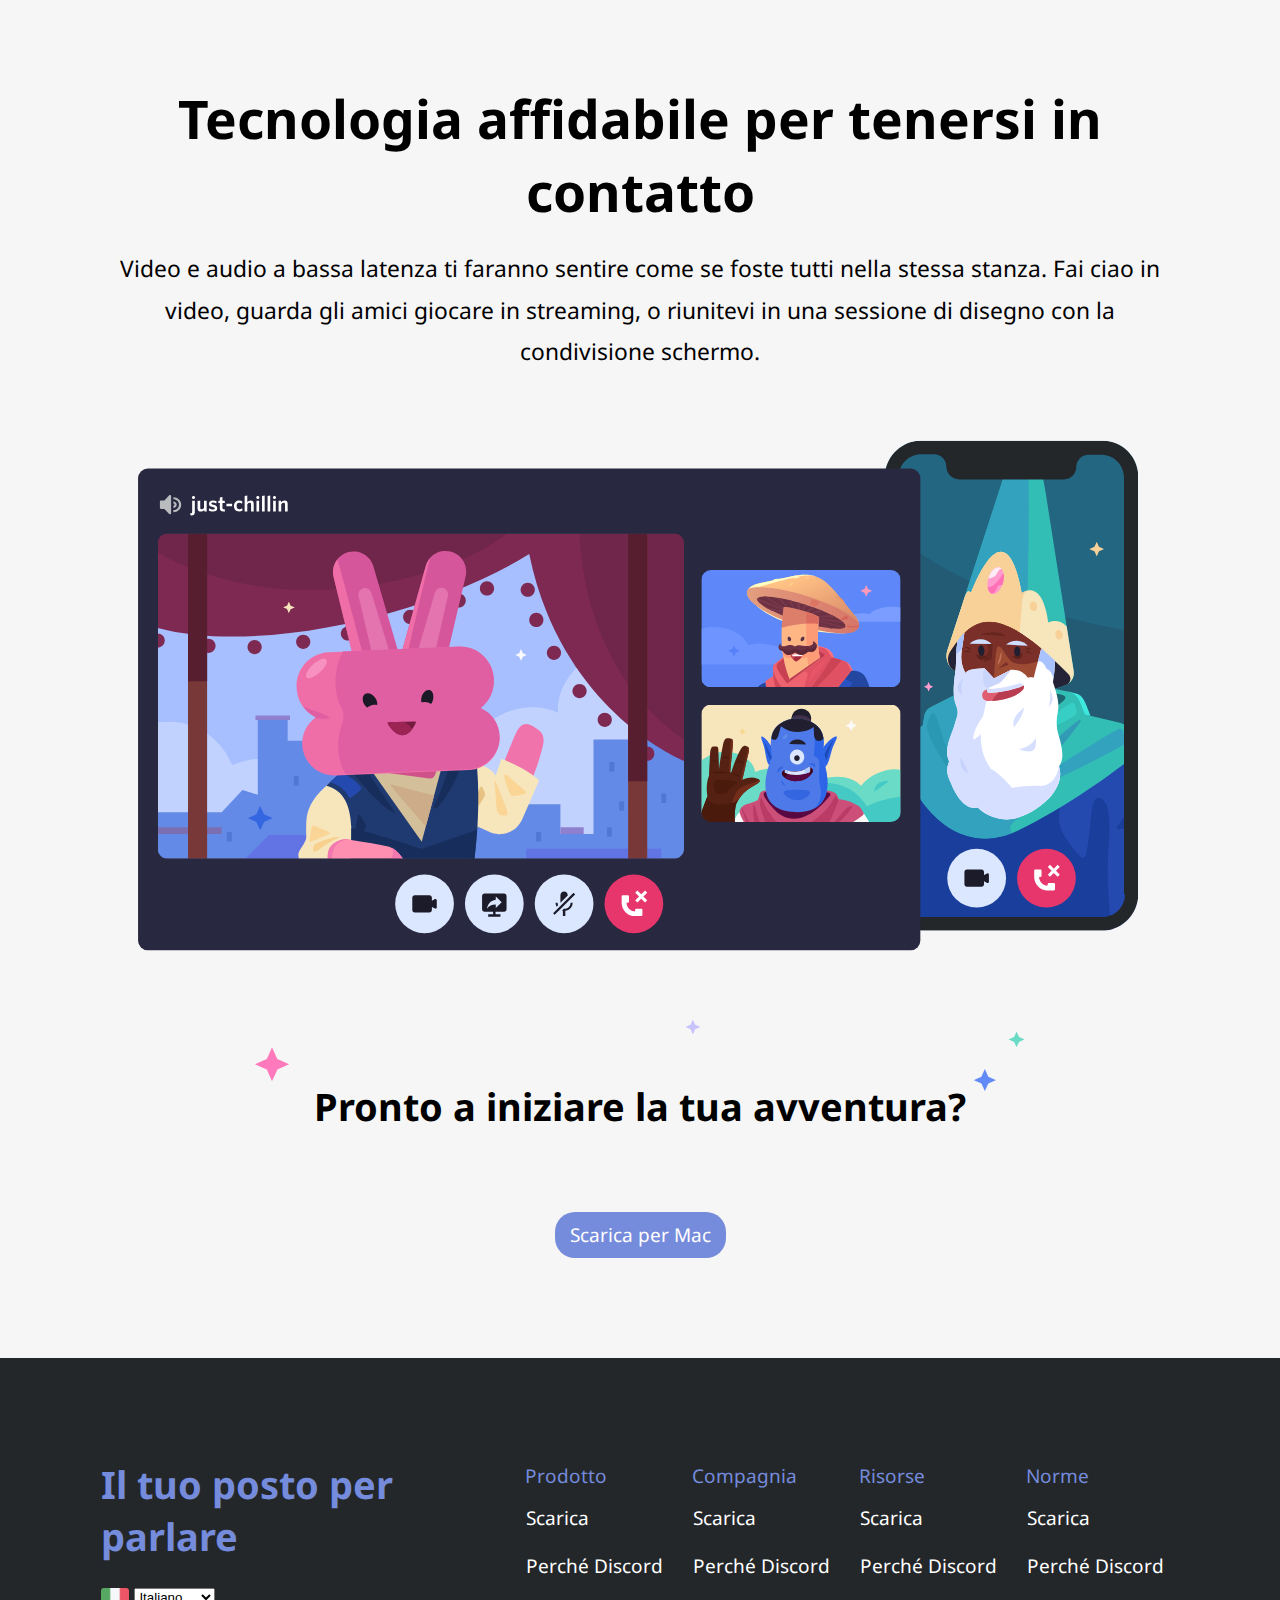
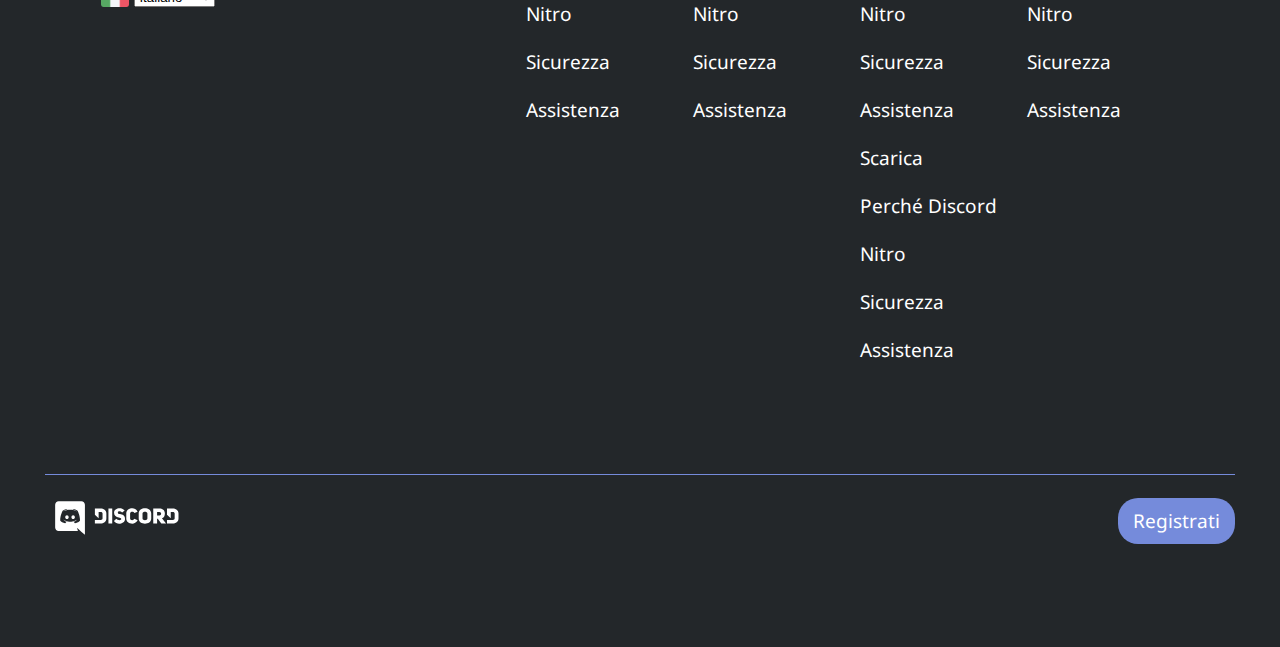
==== commit 4db6fb63: "added waves" ====
--- a/index.html
+++ b/index.html
@@ -14,7 +14,7 @@
 <body>
     <header>
         <nav class="container d-flex" id="nav">
-            <img src="img/logo.svg" alt="Logo Discord">
+            <a href="index.html"><img src="img/logo.svg" alt="Logo Discord"></a>
             <ul class="d-flex">
                 <li><a href="">Scarica</a></li>
                 <li><a href="">Perché Discord</a></li>
@@ -43,8 +43,8 @@
     <main>
         <section>
             <div class="container d-flex">
-                <img class="main-width" src="img/item1.svg" alt="Discord screen 1">
-                <div class="main-width">
+                <div class="img-width"><img src="img/item1.svg" alt="Discord screen 1"></div>
+                <div class="text-width">
                     <h2>
                         Un luogo a invito con tutto lo spazio necessario per parlare
                     </h2>
@@ -54,11 +54,11 @@
                 </div>
             </div>
         </section>
-
+        <div class="wave"><img src="img/wave.svg" alt="wave"></div>
         <section class="even">
             <div class="container d-flex f-reverse">
-                <img class="main-width" src="img/item2.svg" alt="Discord screen 2">
-                <div class="main-width">
+                <div class="img-width"><img src="img/item2.svg" alt="Discord screen 2"></div>
+                <div class="text-width">
                     <h2>
                         Dove trovarsi è facile
                     </h2>
@@ -68,11 +68,11 @@
                 </div>
             </div>
         </section>
-
+        <div class="reverse-wave wave"><img src="img/wave.svg" alt="wave"></div>
         <section>
             <div class="container d-flex">
-                <img class="main-width" src="img/item3.svg" alt="Discord screen 3">
-                <div class="main-width">
+                <div class="img-width"><img src="img/item3.svg" alt="Discord screen 3"></div>
+                <div class="text-width">
                     <h2>
                         Da pochi a un fandom
                     </h2>
@@ -82,7 +82,7 @@
                 </div>
             </div>
         </section>
-
+        <div class="wave"><img src="img/wave.svg" alt="wave"></div>
         <section class="even last-section">
             <div class="container d-flex">
                 <h2>
@@ -106,12 +106,24 @@
                 <div class="f-start">
                     <h3 class="accessory-color">Il tuo posto per parlare</h3>
                     <img src="img/ita.png" alt="Bandiera italiana" class="language">
-                    <span class="language">Italiano <i class="fa-solid fa-chevron-down"></i></span>
-                    <aside><a href=""><i class="fa-brands fa-twitter"></i> <i class="fa-brands fa-instagram"></i> <i class="fa-brands fa-square-facebook"></i> <i class="fa-brands fa-youtube"></i></a></aside>
+                    <select name="languages" id="language">
+                        <option value="ita"><span class="language">Italiano <i class="fa-solid fa-chevron-down"></i></span></option>
+                        <option value="eng"><span class="language">English <i class="fa-solid fa-chevron-down"></i></span></option>
+                        <option value="esp"><span class="language">Espanol <i class="fa-solid fa-chevron-down"></i></span></option>
+                        <option value="fra"><span class="language">Francaise <i class="fa-solid fa-chevron-down"></i></span></option>
+                        <option value="deu"><span class="language">Deutsch <i class="fa-solid fa-chevron-down"></i></span></option>
+
+                    </select>
+                    <aside>
+                        <a href=""><i class="fa-brands fa-twitter"></i></a> 
+                        <a href=""><i class="fa-brands fa-instagram"></i></a> 
+                        <a href=""><i class="fa-brands fa-square-facebook"></i></a> 
+                        <a href=""><i class="fa-brands fa-youtube"></i></a>
+                    </aside>
                 </div>
                 <div class="d-flex f-start">
                     <ul>
-                        <li><a class="accessory-color" href="">Prodotto</a></li>
+                        <li class="accessory-color"><h5>Prodotto</h5></li>
                         <li><a href="">Scarica</a></li>
                         <li><a href="">Perché Discord</a></li>
                         <li><a href="">Nitro</a></li>
@@ -119,15 +131,15 @@
                         <li><a href="">Assistenza</a></li>
                     </ul>
                     <ul>
-                        <li><a class="accessory-color" href="">Compagnia</a></li>
-                        <li><a href="">Chi siamo</a></li>
-                        <li><a href="">Lavora con noi</a></li>
-                        <li><a href="">Marchio</a></li>
-                        <li><a href="">Redazione</a></li>
-                        <li><a href="">Negozio</a></li>
+                        <li class="accessory-color"><h5>Compagnia</h5></li>
+                        <li><a href="">Scarica</a></li>
+                        <li><a href="">Perché Discord</a></li>
+                        <li><a href="">Nitro</a></li>
+                        <li><a href="">Sicurezza</a></li>
+                        <li><a href="">Assistenza</a></li>
                     </ul>
                     <ul>
-                        <li><a class="accessory-color" href="">Risorse</a></li>
+                        <li class="accessory-color"><h5>Risorse</h5></li>
                         <li><a href="">Scarica</a></li>
                         <li><a href="">Perché Discord</a></li>
                         <li><a href="">Nitro</a></li>
@@ -140,7 +152,7 @@
                         <li><a href="">Assistenza</a></li>
                     </ul>
                     <ul>
-                        <li><a class="accessory-color" href="">Norme</a></li>
+                        <li class="accessory-color"><h5>Norme</h5></li>
                         <li><a href="">Scarica</a></li>
                         <li><a href="">Perché Discord</a></li>
                         <li><a href="">Nitro</a></li>
@@ -151,7 +163,7 @@
             </div>
 
             <div class="d-flex foot-bot">
-                <img src="img/logo.svg" alt="Logo Discord">
+                <a href="index.html"><img src="img/logo.svg" alt="Logo Discord"></a>
                 <a href="" class="button accessory-btn">Registrati</a>
             </div>
         </div>
--- a/css/style.css
+++ b/css/style.css
@@ -67,6 +67,12 @@
     flex-direction: row-reverse;  
 }
 
+p{
+    line-height: 1.8em;
+}
+
+/* inizio main page */
+
 /* header */
 
 header{
@@ -118,12 +124,19 @@
 }
 
 main section{
-    padding: 200px;
-}
-
-.main-width{
-    min-width: 500px;
-    width: 50%;
+    padding: 100px;
+}
+
+main img{
+    width: 100%;
+}
+
+.text-width{
+    width: 40%;
+}
+
+.img-width{
+    width: 60%;
 }
 
 main section div h2{
@@ -141,10 +154,6 @@
 
 .last-section h2{
     font-size: 2.8em;
-}
-
-.last-section img{
-    width: 100%;
 }
 
 .stars-title{
@@ -159,6 +168,18 @@
     flex-flow: column;
 }
 
+.wave{
+    opacity: 0.03;
+}
+
+.wave img{
+    display: block;
+}
+
+.reverse-wave{
+    transform: rotate(180deg);
+}
+
 /* footer */
 
 footer{
@@ -166,8 +187,13 @@
     color: #ffffff;
 }
 
-footer > div > div:first-child{
+.foot-top{
     border-bottom: 1px solid var(--color-accesory);
+    justify-content: space-around;
+}
+
+.foot-top div:first-child{
+    width: 25%;
 }
 
 .f-start{
@@ -203,3 +229,19 @@
     background-color: var(--color-accesory);
     color: #ffffff;
 }
+
+h5{
+    font-size: 1em;
+    padding-left: 9px;
+    font-weight: 400;
+}
+
+aside a{
+    display: inline-block;
+    padding: 10px 0;
+}
+
+
+
+/* fine main page */
+
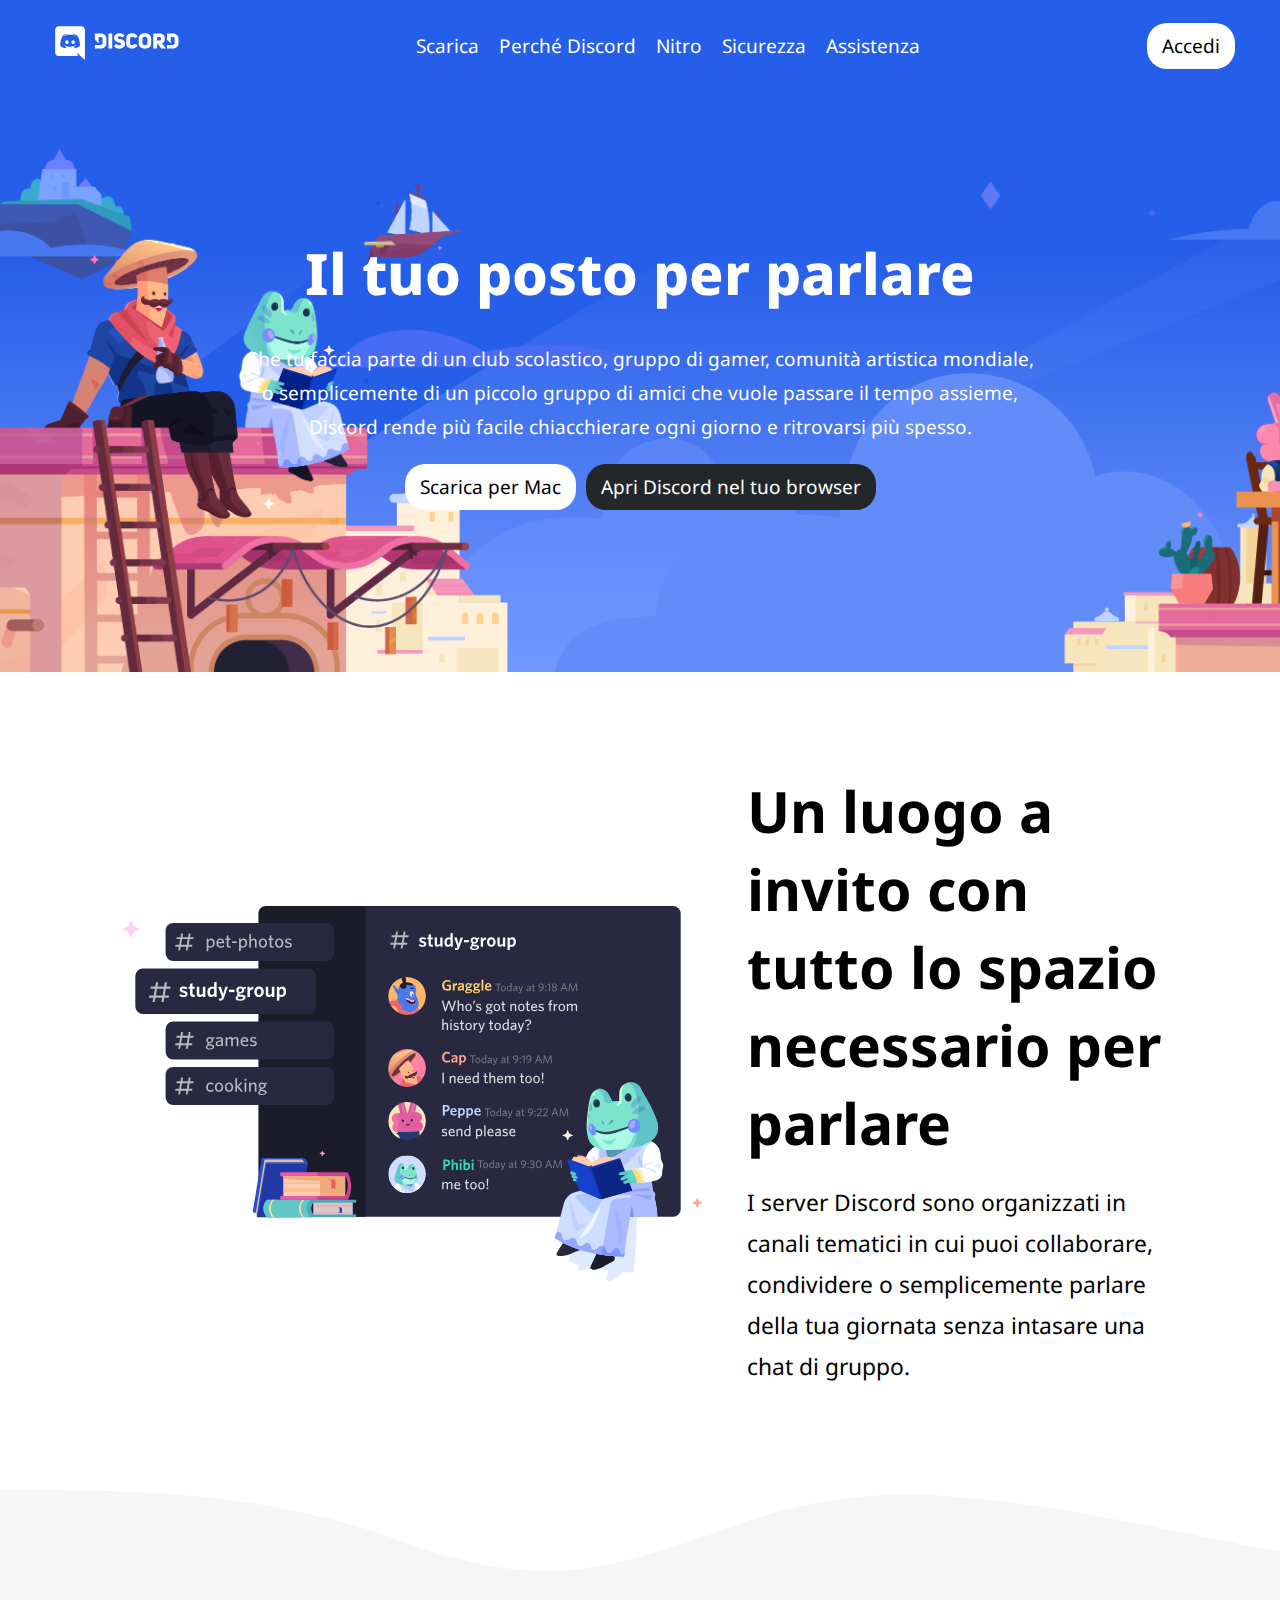
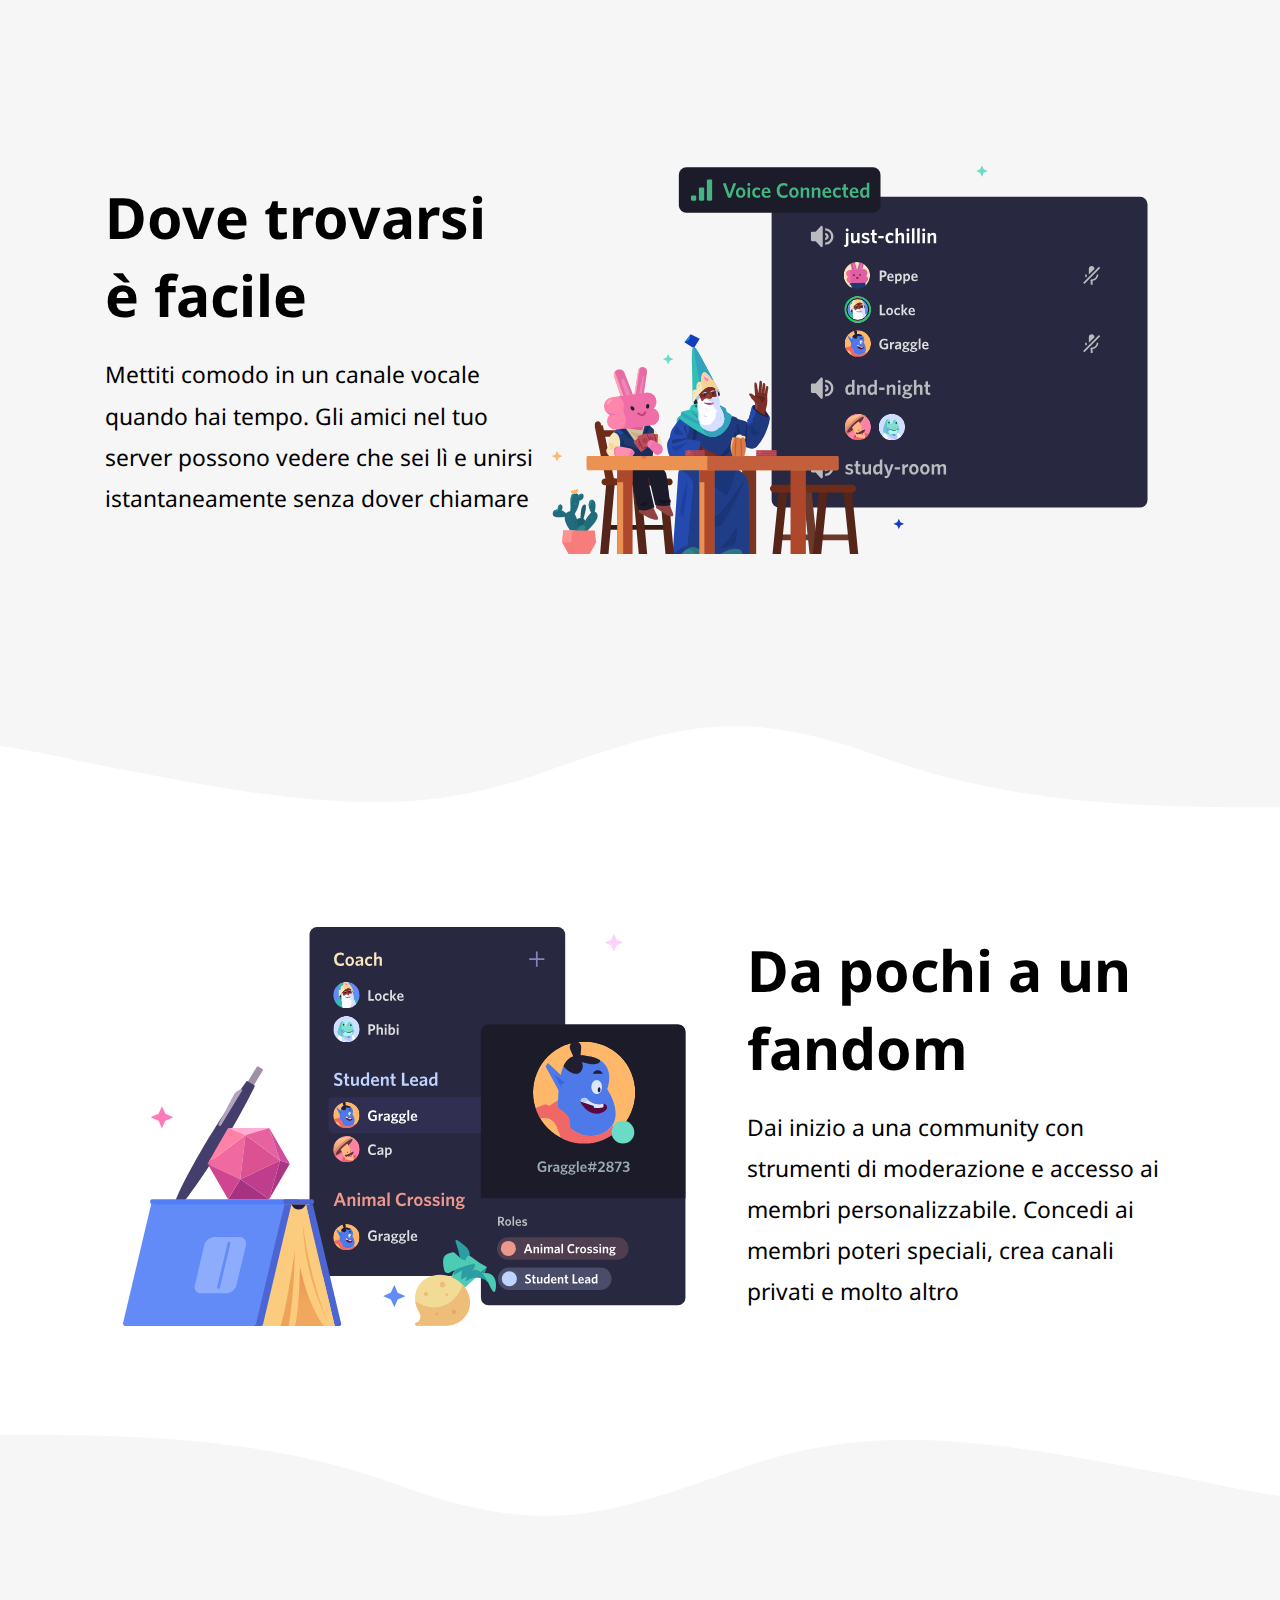
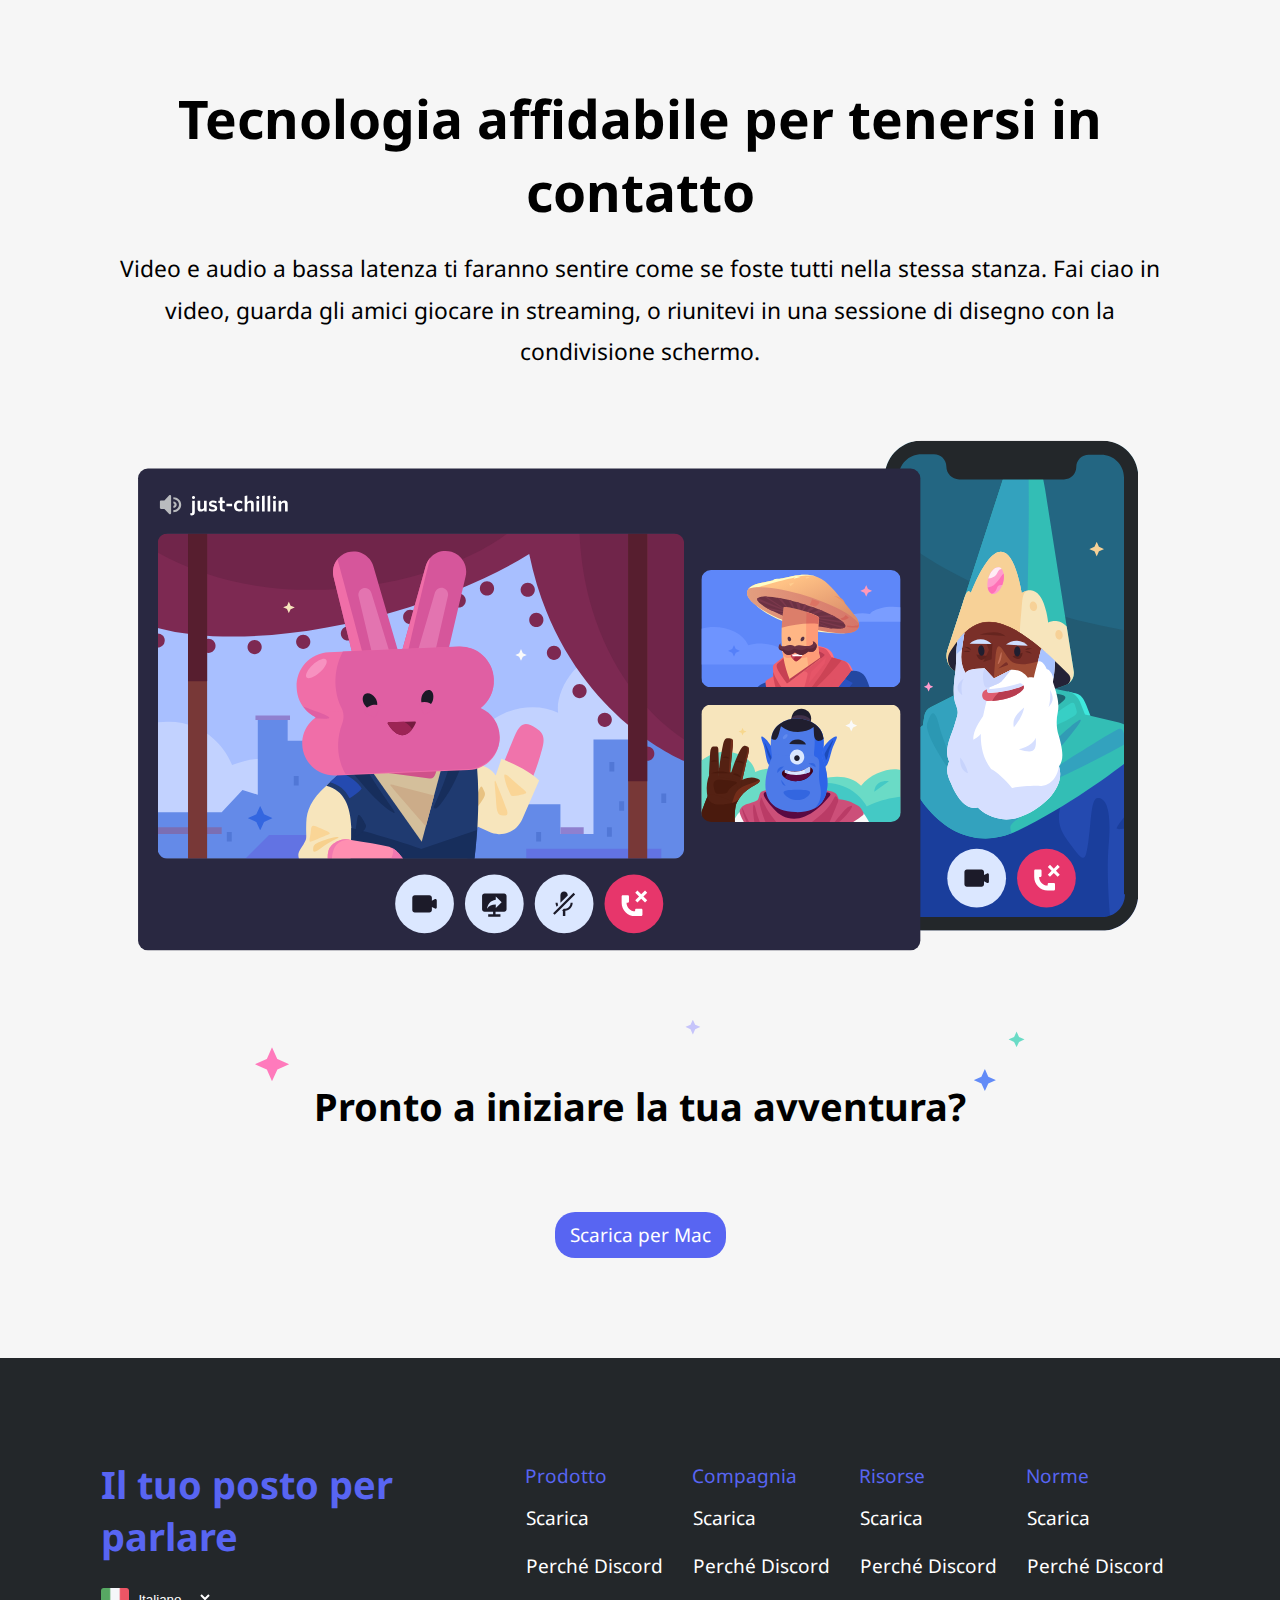
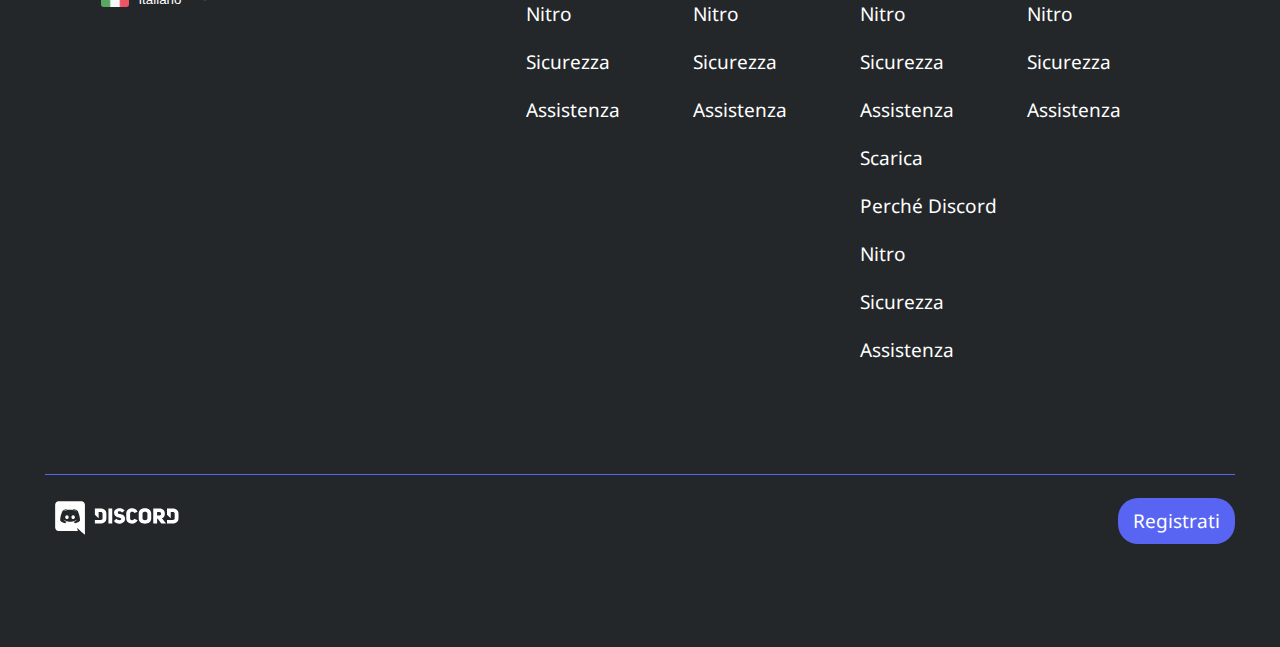
==== commit e814126f: "completed button decorations" ====
--- a/index.html
+++ b/index.html
@@ -22,7 +22,7 @@
                 <li><a href="">Sicurezza</a></li>
                 <li><a href="">Assistenza</a></li>
             </ul>
-            <a href="" class="button">Accedi</a>
+            <a href="" class="button white-btn">Accedi</a>
         </nav>
 
         <div id="hero">
@@ -33,7 +33,7 @@
                 <p>
                     Che tu faccia parte di un club scolastico, gruppo di gamer, comunità artistica mondiale, o semplicemente di un piccolo gruppo di amici che vuole passare il tempo assieme, Discord rende più facile chiacchierare ogni giorno e ritrovarsi più spesso.
                 </p>
-                <a href="" class="button"><i class="fa-solid fa-arrow-down"></i> Scarica per Mac</a>
+                <a href="" class="button white-btn"><i class="fa-solid fa-arrow-down"></i> Scarica per Mac</a>
                 <a href="" class="button black-btn">Apri Discord nel tuo browser</a>
 
             </div>
@@ -106,12 +106,12 @@
                 <div class="f-start">
                     <h3 class="accessory-color">Il tuo posto per parlare</h3>
                     <img src="img/ita.png" alt="Bandiera italiana" class="language">
-                    <select name="languages" id="language">
-                        <option value="ita"><span class="language">Italiano <i class="fa-solid fa-chevron-down"></i></span></option>
-                        <option value="eng"><span class="language">English <i class="fa-solid fa-chevron-down"></i></span></option>
-                        <option value="esp"><span class="language">Espanol <i class="fa-solid fa-chevron-down"></i></span></option>
-                        <option value="fra"><span class="language">Francaise <i class="fa-solid fa-chevron-down"></i></span></option>
-                        <option value="deu"><span class="language">Deutsch <i class="fa-solid fa-chevron-down"></i></span></option>
+                    <select name="languages" class="language">
+                        <option value="ita"><span>Italiano <i class="fa-solid fa-chevron-down"></i></span></option>
+                        <option value="eng"><span>English <i class="fa-solid fa-chevron-down"></i></span></option>
+                        <option value="esp"><span>Espanol <i class="fa-solid fa-chevron-down"></i></span></option>
+                        <option value="fra"><span>Francaise <i class="fa-solid fa-chevron-down"></i></span></option>
+                        <option value="deu"><span>Deutsch <i class="fa-solid fa-chevron-down"></i></span></option>
 
                     </select>
                     <aside>
--- a/css/style.css
+++ b/css/style.css
@@ -5,7 +5,10 @@
     --color-secondary: #ffffff;
     --color-section-bg: #f6f6f6;
     --color-header-bg: #255ee9;
-    --color-accesory: #758bdb;
+    --color-accesory: #5865f2;
+    --color-dark-button-hover: #313338;
+    --color-accessory-button-hover: #7983f5;
+
 }
 
 *{
@@ -37,15 +40,49 @@
     padding: 6px 10px;
 }
 
+.accessory-color{
+    color: var(--color-accesory);
+}
+
+/* buttons */
+
 .button{
+    border-radius: 20px;
+    padding: 10px 15px;
+}
+
+.white-btn{
     background-color: #ffffff;
     color: #000000;
-    border-radius: 20px;
-    padding: 10px 15px;
-}
-
-.accessory-color{
+}
+
+.black-btn{
+    margin-top: 20px;
+    margin-left: 10px;
+    background-color: var(--color-primary);
+    color: #ffffff;
+}
+
+.accessory-btn{
+    background-color: var(--color-accesory);
+    color: #ffffff;
+}
+
+.button:hover{
+    box-shadow: 1px 3px 10px #5e5e5e;
+    text-decoration: none
+}
+
+.white-btn:hover{
     color: var(--color-accesory);
+}
+
+.black-btn:hover{
+    background-color: var(--color-dark-button-hover);
+}
+
+.accessory-btn:hover{
+    background-color: var(--color-accessory-button-hover);
 }
 
 /* flex utility */
@@ -106,13 +143,6 @@
     margin-top: 20px;
 }
 
-.black-btn{
-    margin-top: 20px;
-    margin-left: 10px;
-    background-color: var(--color-primary);
-    color: #ffffff;
-}
-
 a:hover{
     text-decoration: underline;
 }
@@ -225,11 +255,6 @@
     padding-bottom: 100px;
 }
 
-.accessory-btn{
-    background-color: var(--color-accesory);
-    color: #ffffff;
-}
-
 h5{
     font-size: 1em;
     padding-left: 9px;
@@ -241,7 +266,11 @@
     padding: 10px 0;
 }
 
-
+select{
+    background-color: var(--color-primary);
+    color: #ffffff;
+    border: transparent;
+}
 
 /* fine main page */
 
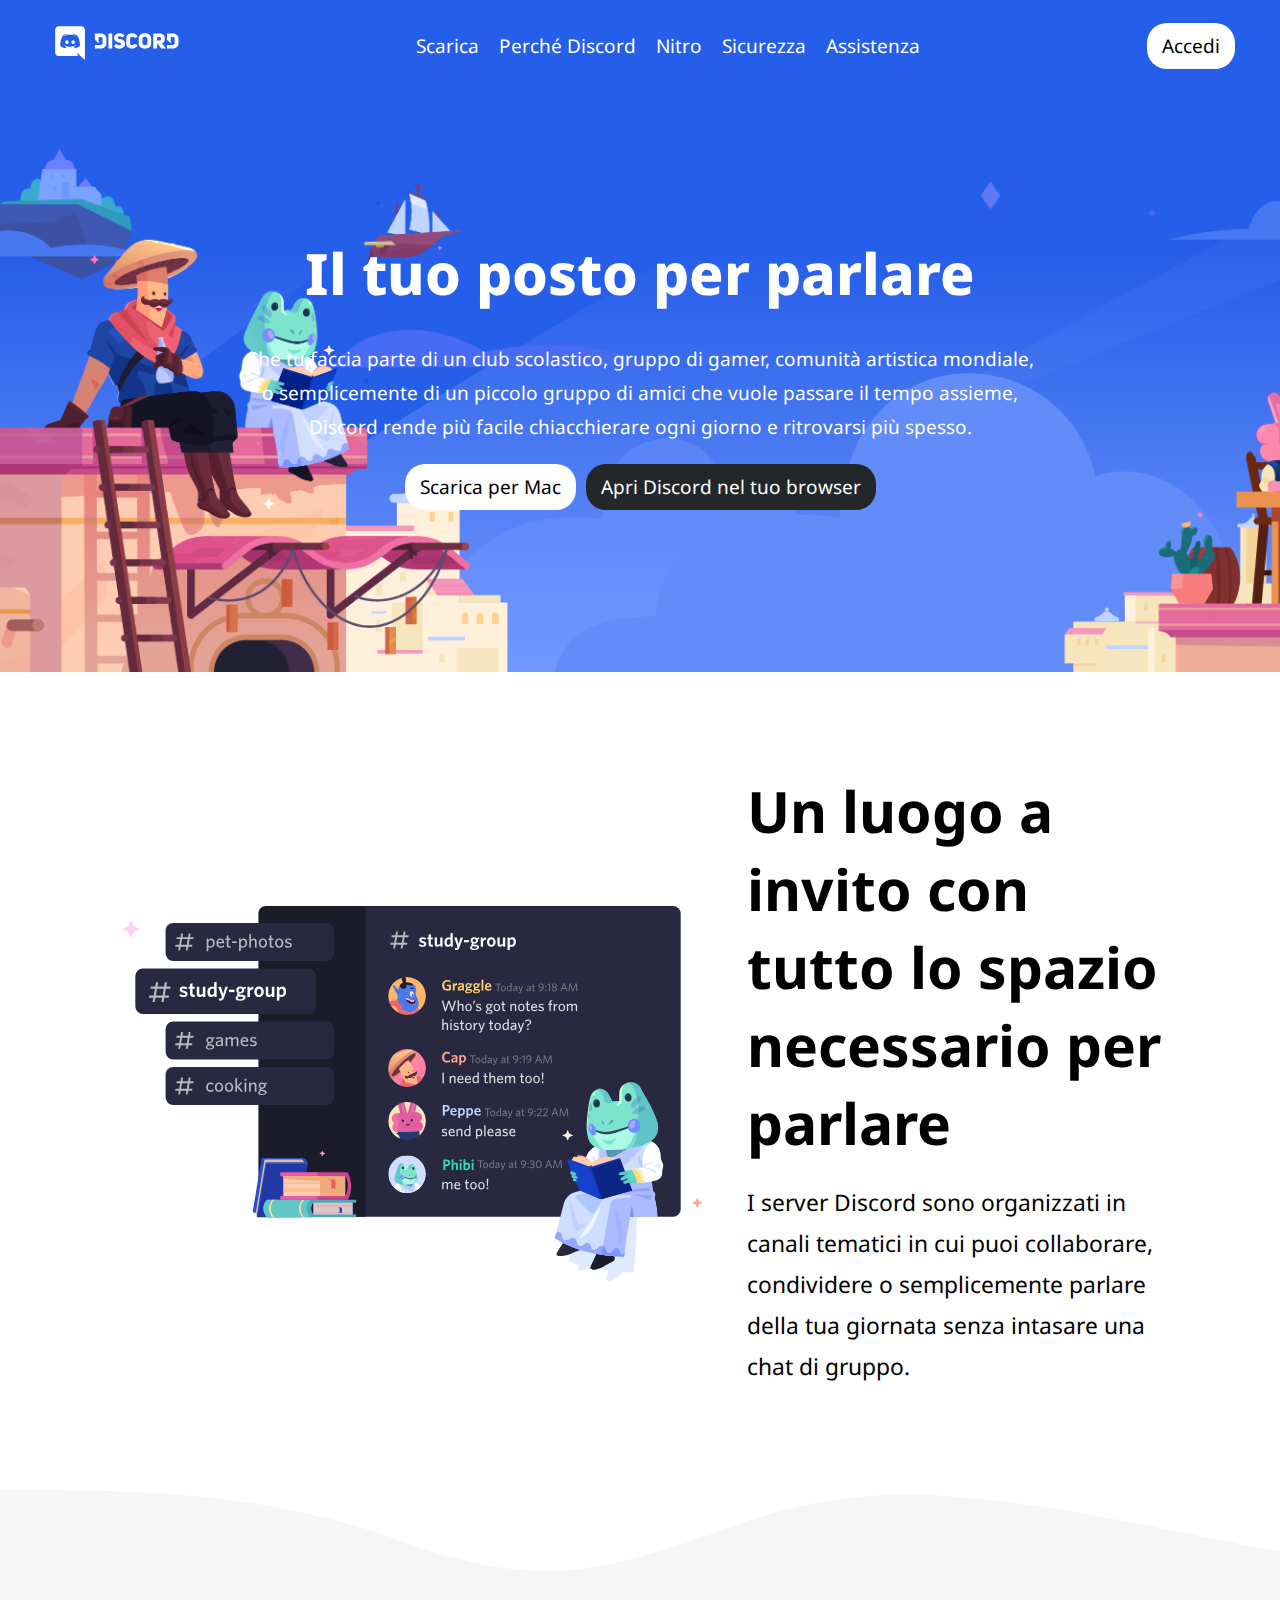
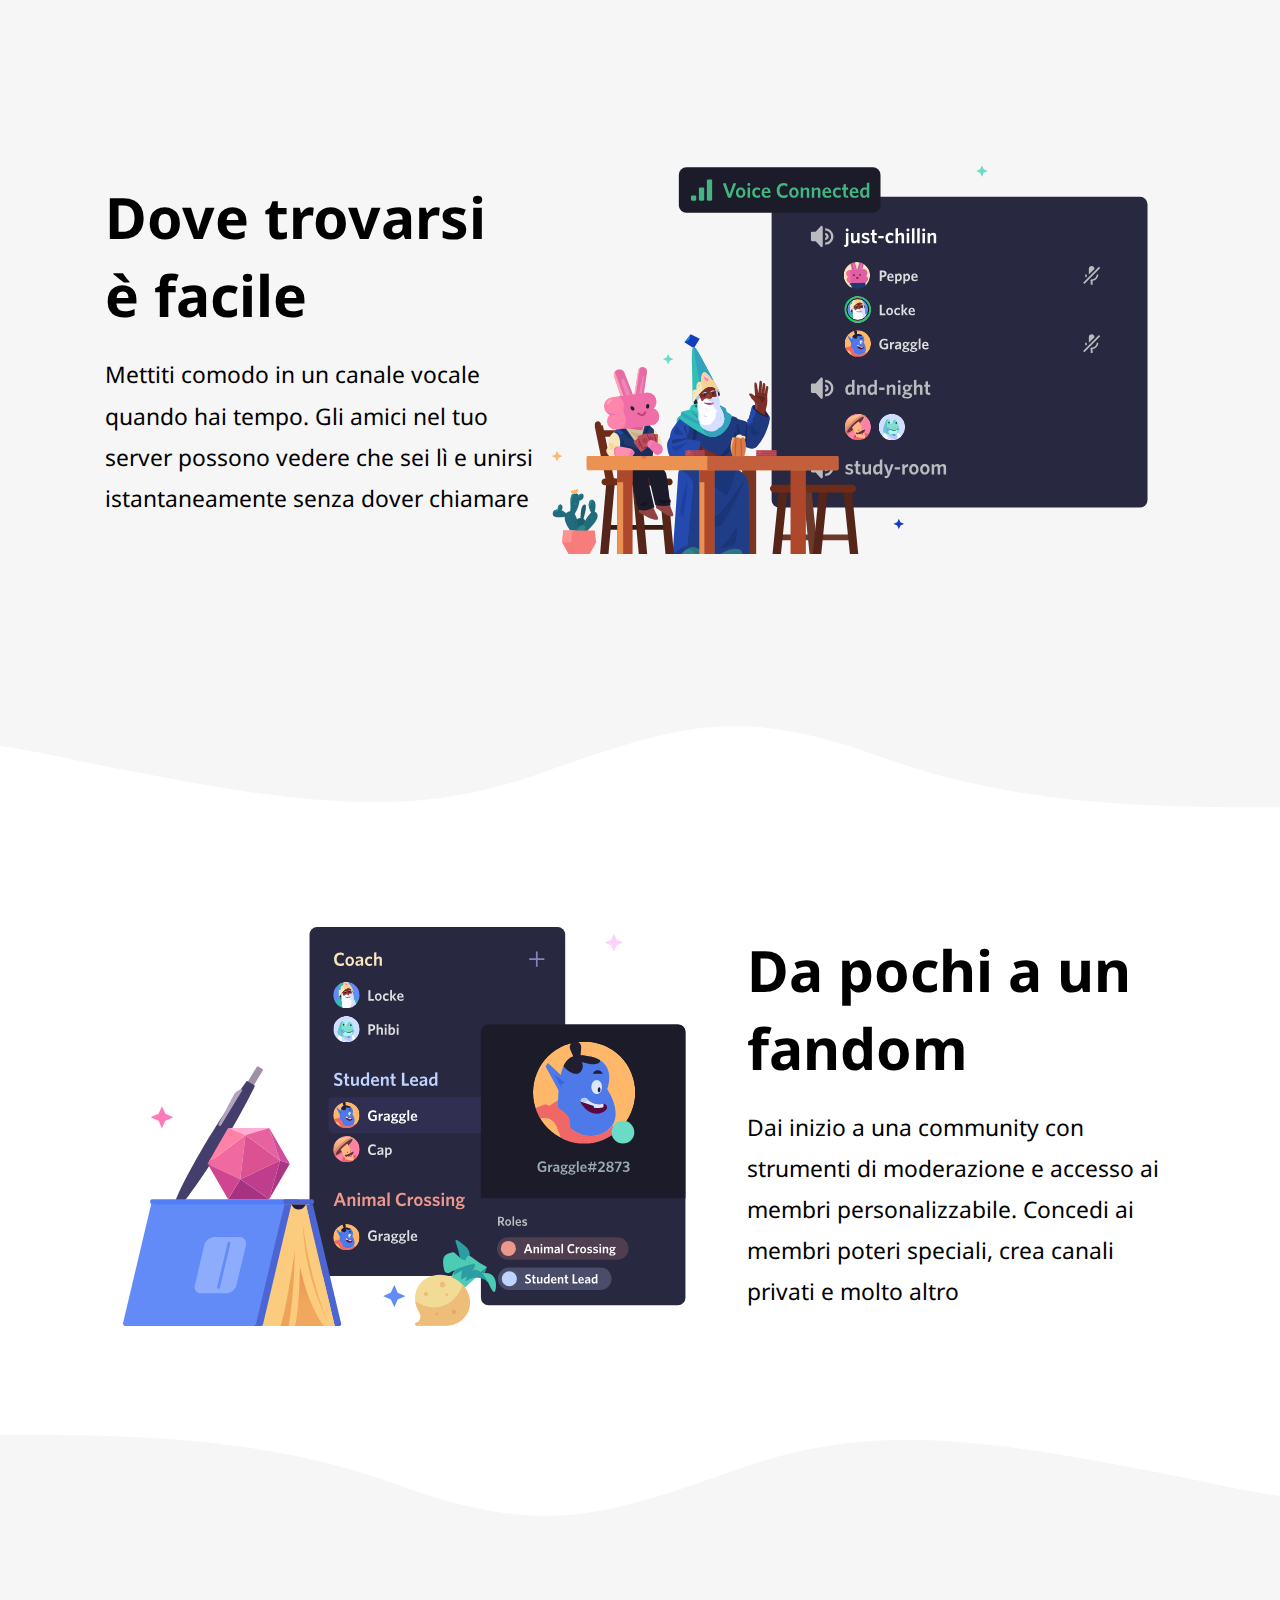
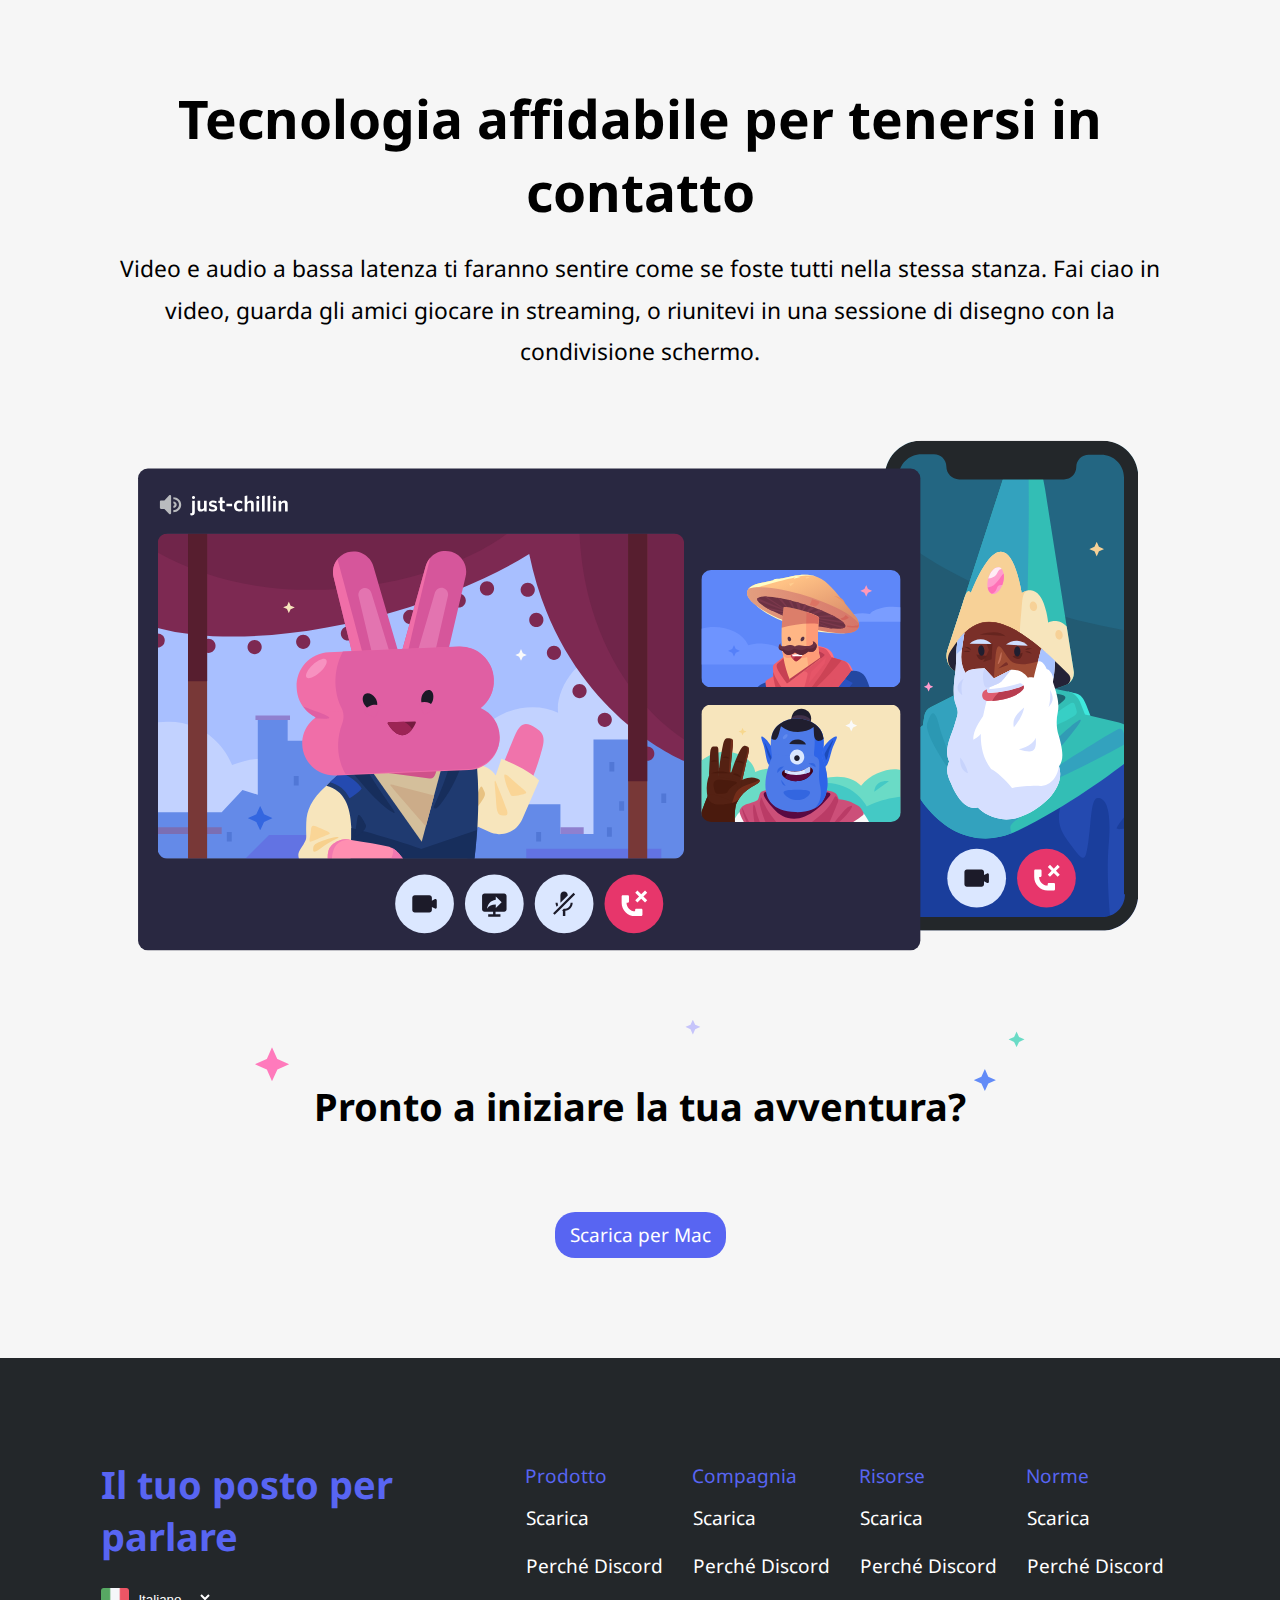
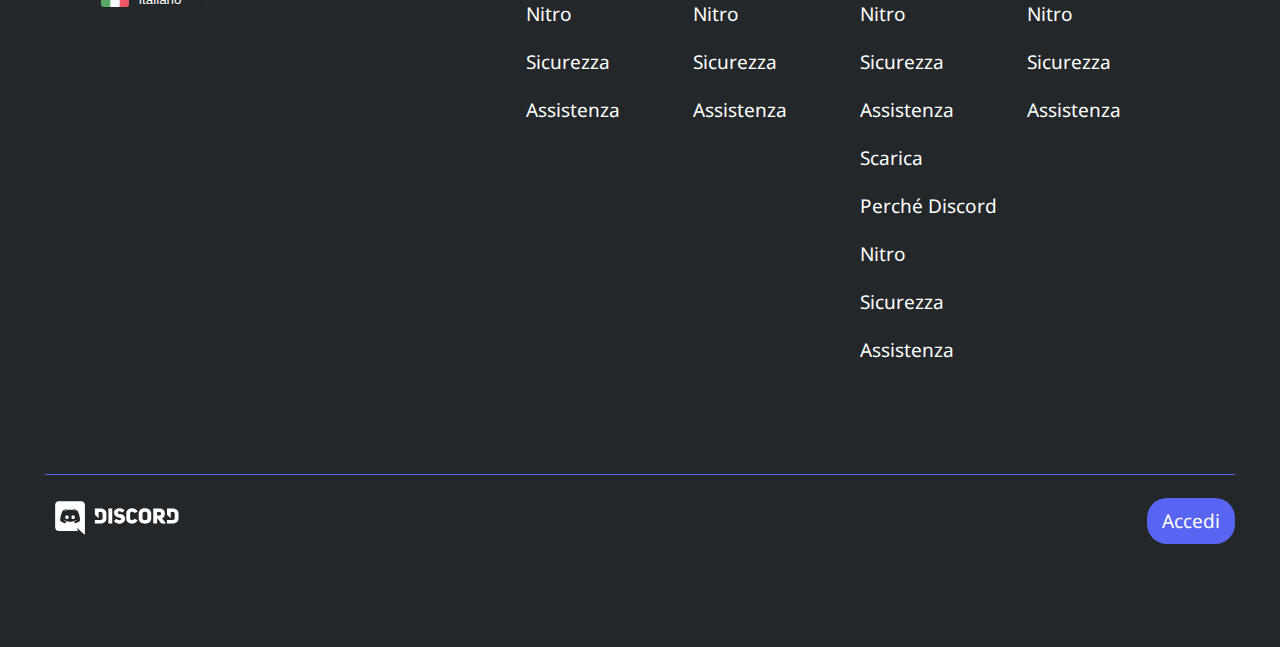
==== commit e7dc5454: "added link to social icons" ====
--- a/index.html
+++ b/index.html
@@ -115,10 +115,10 @@
 
                     </select>
                     <aside>
-                        <a href=""><i class="fa-brands fa-twitter"></i></a> 
-                        <a href=""><i class="fa-brands fa-instagram"></i></a> 
-                        <a href=""><i class="fa-brands fa-square-facebook"></i></a> 
-                        <a href=""><i class="fa-brands fa-youtube"></i></a>
+                        <a href="https://twitter.com/discord"><i class="fa-brands fa-twitter"></i></a> 
+                        <a href="https://www.instagram.com/discord/"><i class="fa-brands fa-instagram"></i></a> 
+                        <a href="https://www.facebook.com/discord/"><i class="fa-brands fa-square-facebook"></i></a> 
+                        <a href="https://www.youtube.com/discord"><i class="fa-brands fa-youtube"></i></a>
                     </aside>
                 </div>
                 <div class="d-flex f-start">
@@ -164,7 +164,7 @@
 
             <div class="d-flex foot-bot">
                 <a href="index.html"><img src="img/logo.svg" alt="Logo Discord"></a>
-                <a href="" class="button accessory-btn">Registrati</a>
+                <a href="" class="button accessory-btn">Accedi</a>
             </div>
         </div>
     </footer>
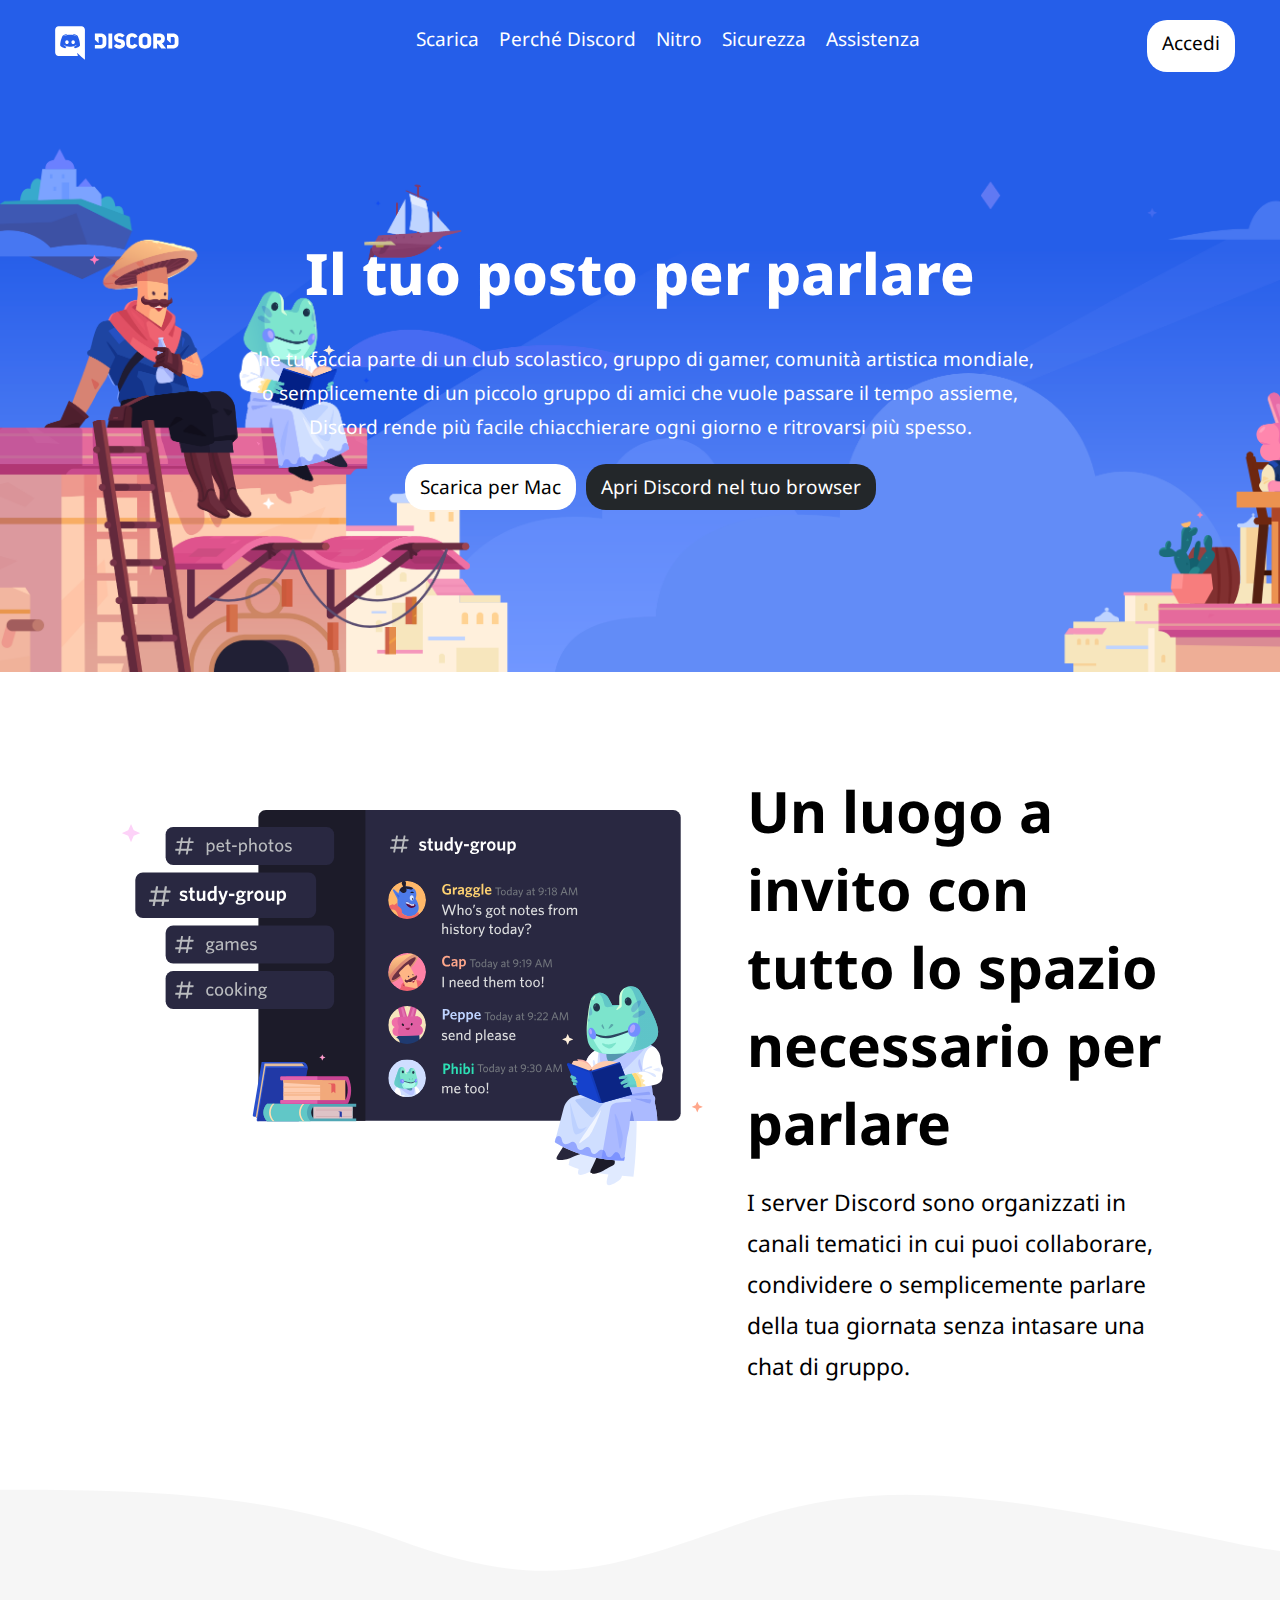
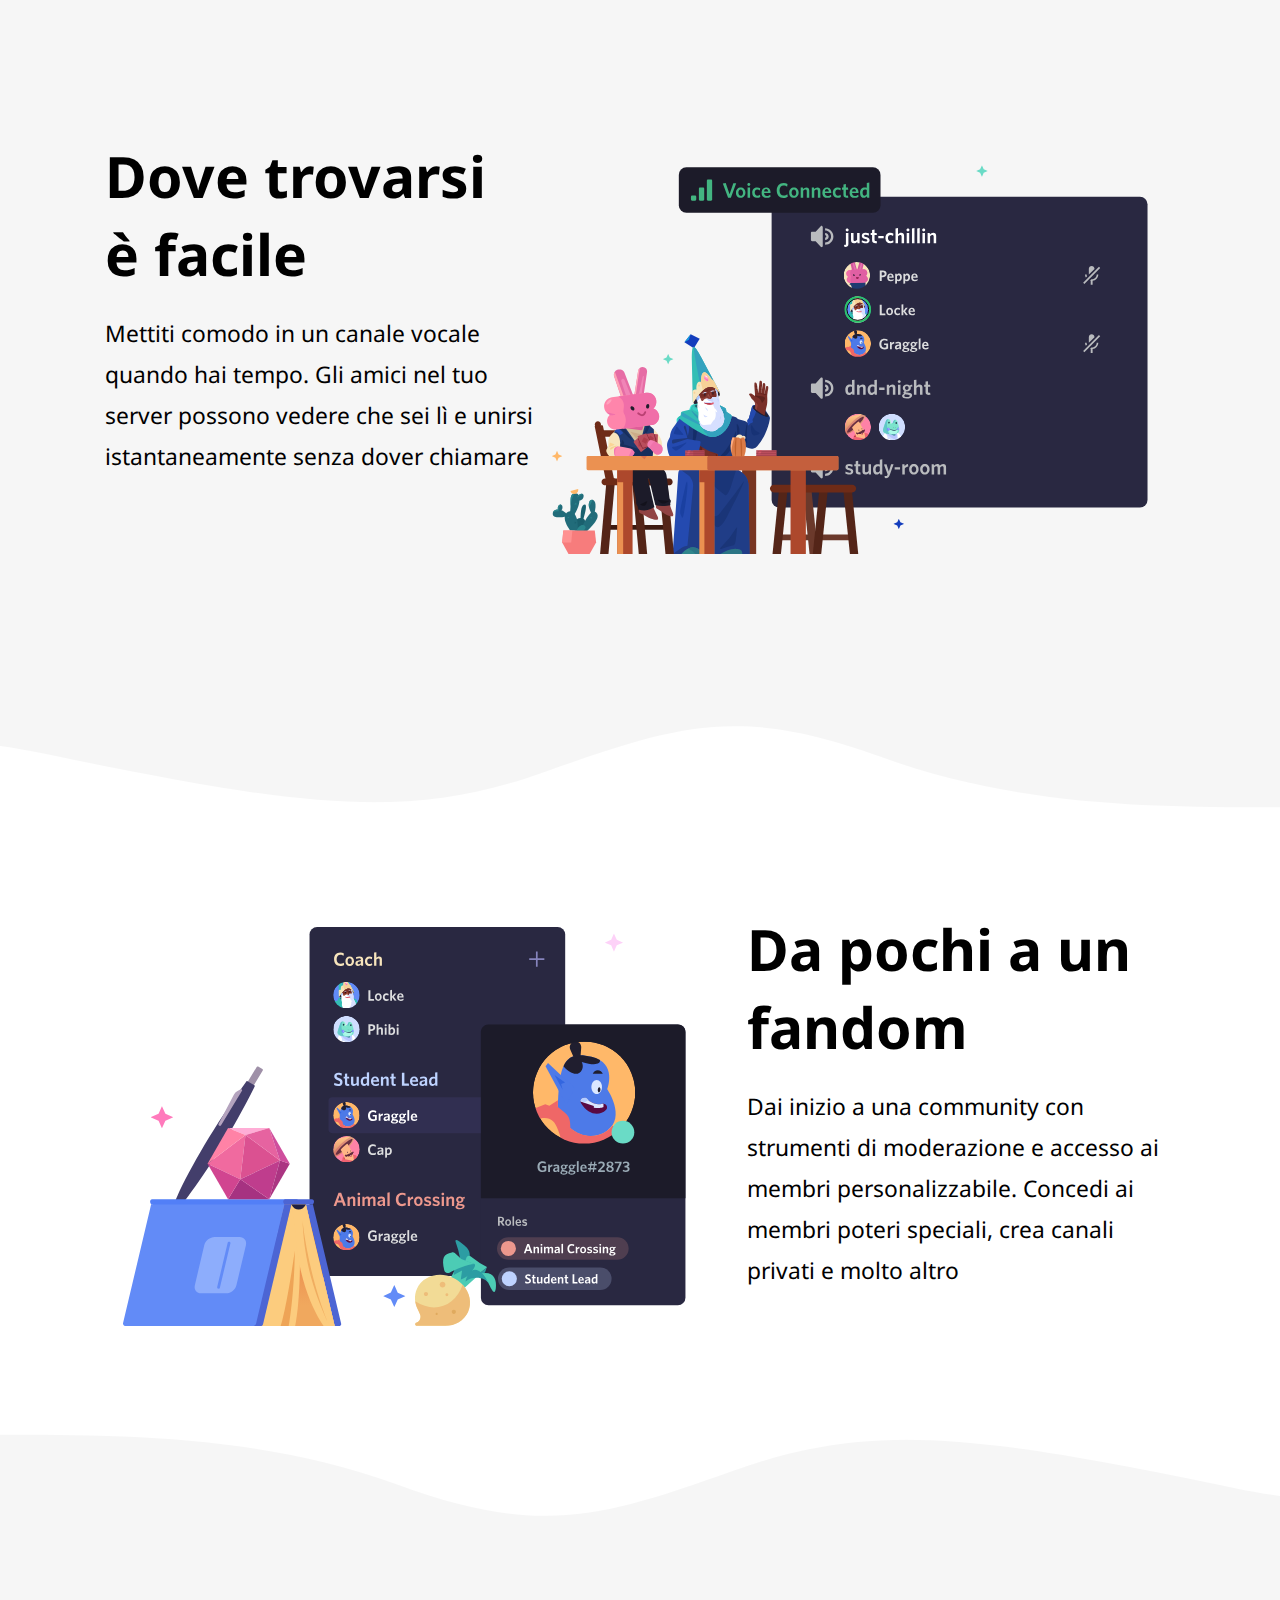
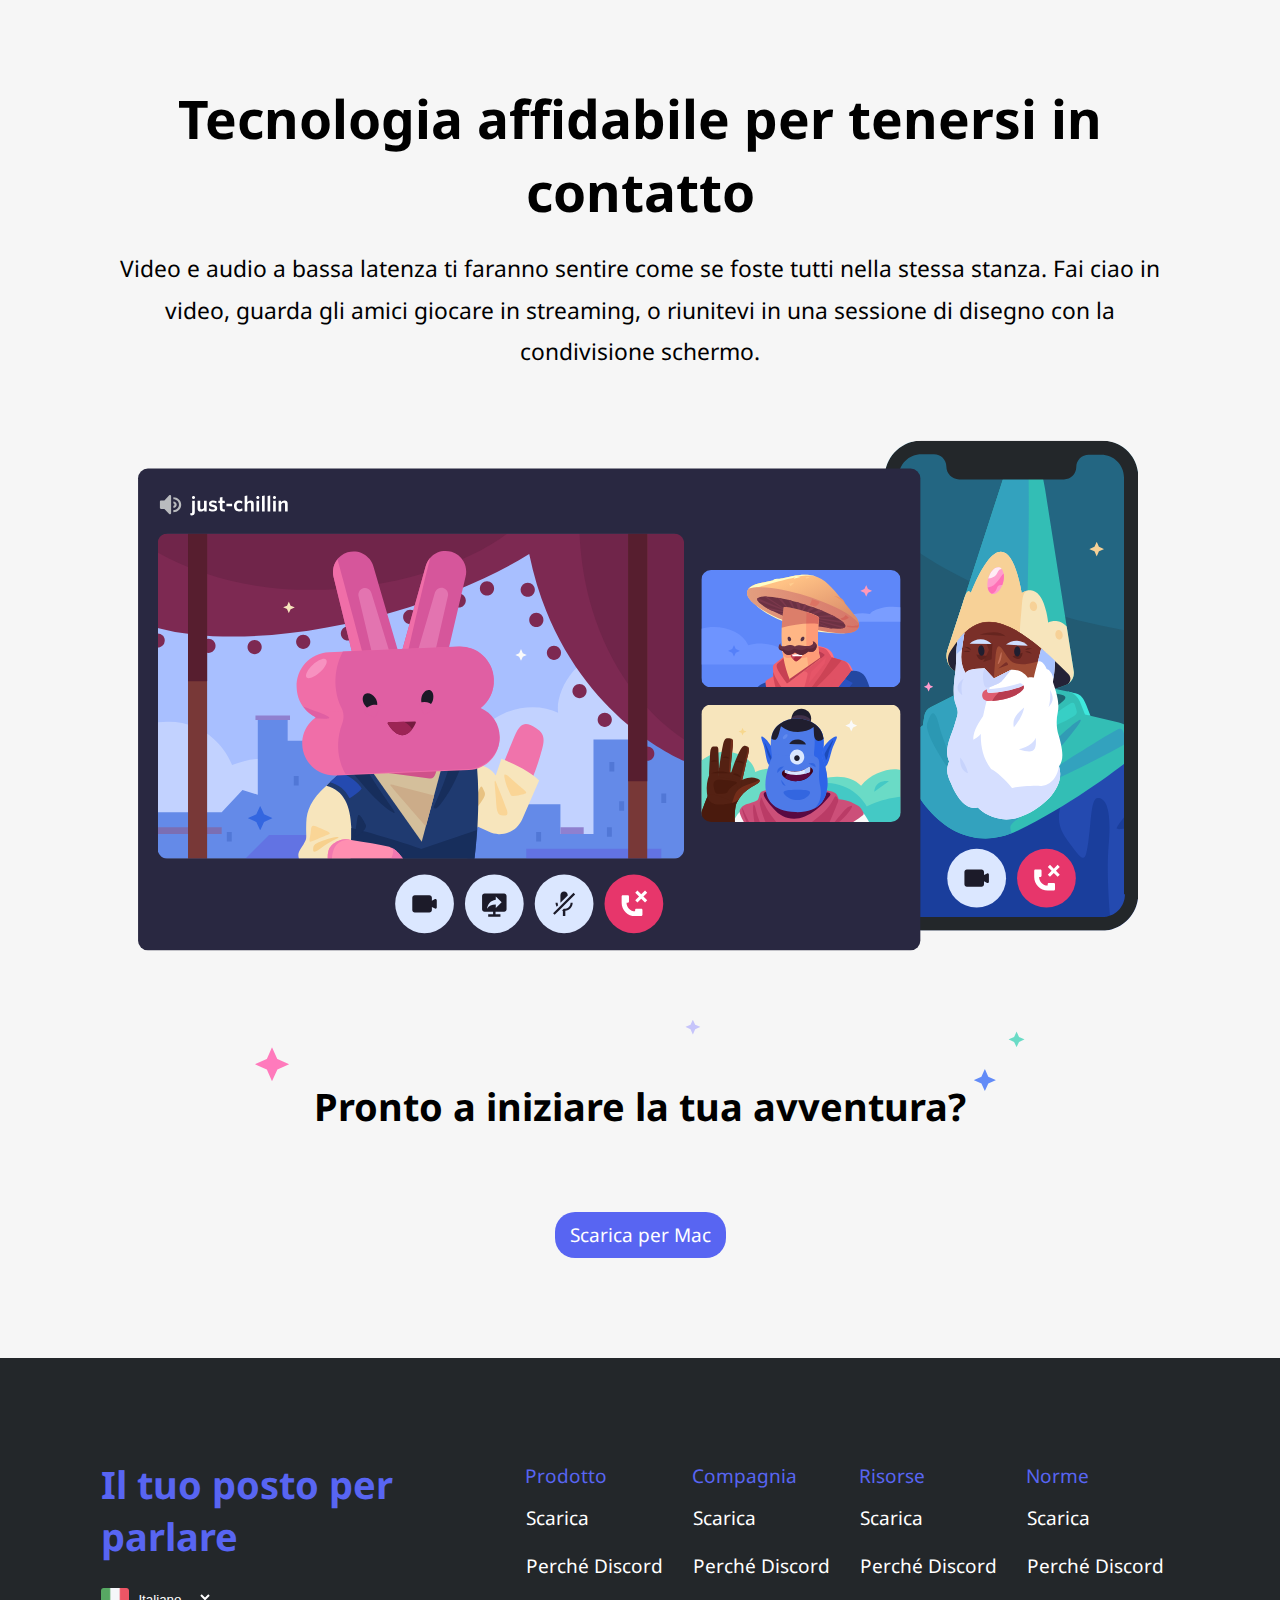
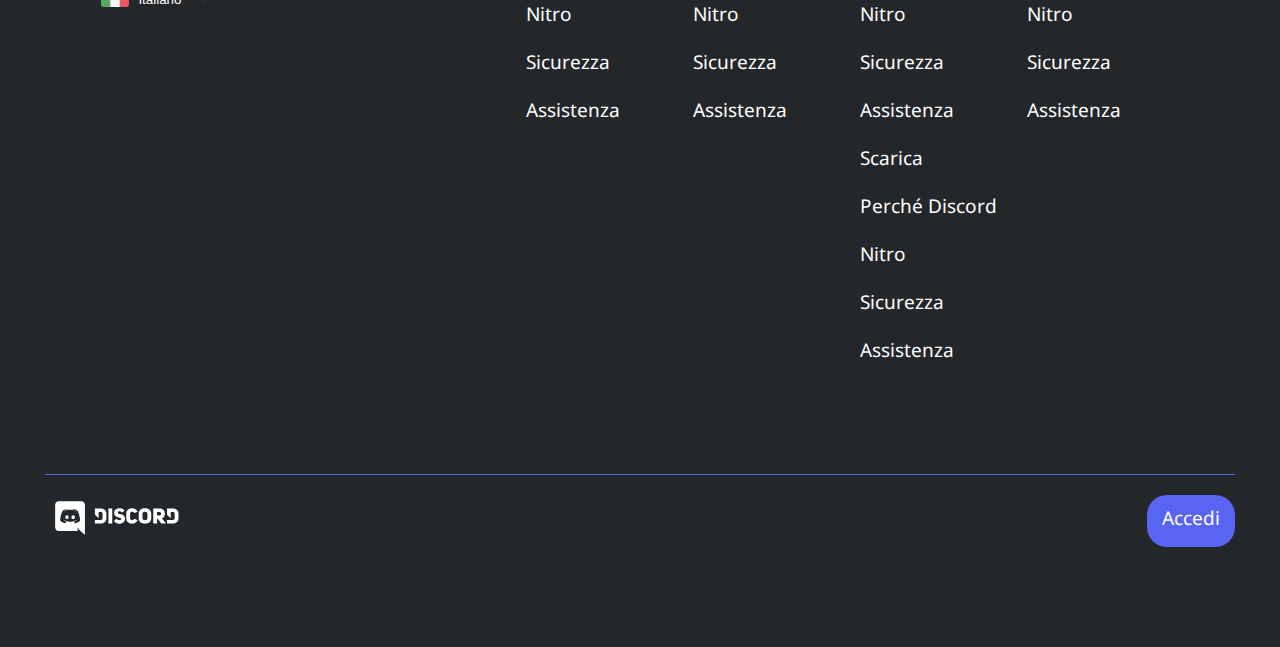
==== commit 3f5305da: "created login page" ====
--- a/index.html
+++ b/index.html
@@ -13,20 +13,20 @@
 
 <body>
     <header>
-        <nav class="container d-flex" id="nav">
+        <nav class="container d-flex f-between" id="nav">
             <a href="index.html"><img src="img/logo.svg" alt="Logo Discord"></a>
-            <ul class="d-flex">
+            <ul class="d-flex f-between">
                 <li><a href="">Scarica</a></li>
                 <li><a href="">Perché Discord</a></li>
                 <li><a href="">Nitro</a></li>
                 <li><a href="">Sicurezza</a></li>
                 <li><a href="">Assistenza</a></li>
             </ul>
-            <a href="" class="button white-btn">Accedi</a>
+            <a href="pages/login.html" class="button white-btn">Accedi</a>
         </nav>
 
         <div id="hero">
-            <div class="container d-flex f-center">
+            <div class="container d-flex f-center ">
                 <h1>
                     Il tuo posto per parlare
                 </h1>
@@ -84,7 +84,7 @@
         </section>
         <div class="wave"><img src="img/wave.svg" alt="wave"></div>
         <section class="even last-section">
-            <div class="container d-flex">
+            <div class="container d-flex f-center">
                 <h2>
                     Tecnologia affidabile per tenersi in contatto
                 </h2>
@@ -162,9 +162,9 @@
                 </div>
             </div>
 
-            <div class="d-flex foot-bot">
+            <div class="d-flex f-between foot-bot">
                 <a href="index.html"><img src="img/logo.svg" alt="Logo Discord"></a>
-                <a href="" class="button accessory-btn">Accedi</a>
+                <a href="pages/login.html" class="button accessory-btn">Accedi</a>
             </div>
         </div>
     </footer>
--- a/css/style.css
+++ b/css/style.css
@@ -8,6 +8,8 @@
     --color-accesory: #5865f2;
     --color-dark-button-hover: #313338;
     --color-accessory-button-hover: #7983f5;
+    --color-bg-login: #313338;
+    --color-text-login: #f2f3f5;
 
 }
 
@@ -89,15 +91,17 @@
 
 .d-flex{
     display: flex;
-    flex-flow: row wrap;
-    justify-content: space-between;
+    flex-flow: row wrap;    
+}
+
+.f-between{
+    justify-content: space-between;   
+}
+
+.f-center{
+    justify-content: center;  
     align-items: center;
     align-content: center;
-}
-
-.f-center{
-    justify-content: center;  
-
 }
 
 .f-reverse{
@@ -274,3 +278,40 @@
 
 /* fine main page */
 
+/* inizio login page */
+
+#login *{
+    margin: 0;
+    padding: 0;
+}
+#login{
+    background-image: url("../img/login/bg.png");
+    background-size: cover;
+    height: 100vh;
+    color: var(--color-text-login);
+}
+
+#login .container{
+    max-width: 800px;
+    background-color: var(--color-bg-login);
+}
+
+#login .form-container{
+    justify-content: space-evenly;
+    flex-wrap: nowrap;
+}
+
+#login .left-form{
+    width: 60%;
+}
+
+#login .right-form{
+    width: 40%;
+    text-align: center;
+}
+
+#login .title-container{
+    text-align: center;
+}
+
+/* fine login page */